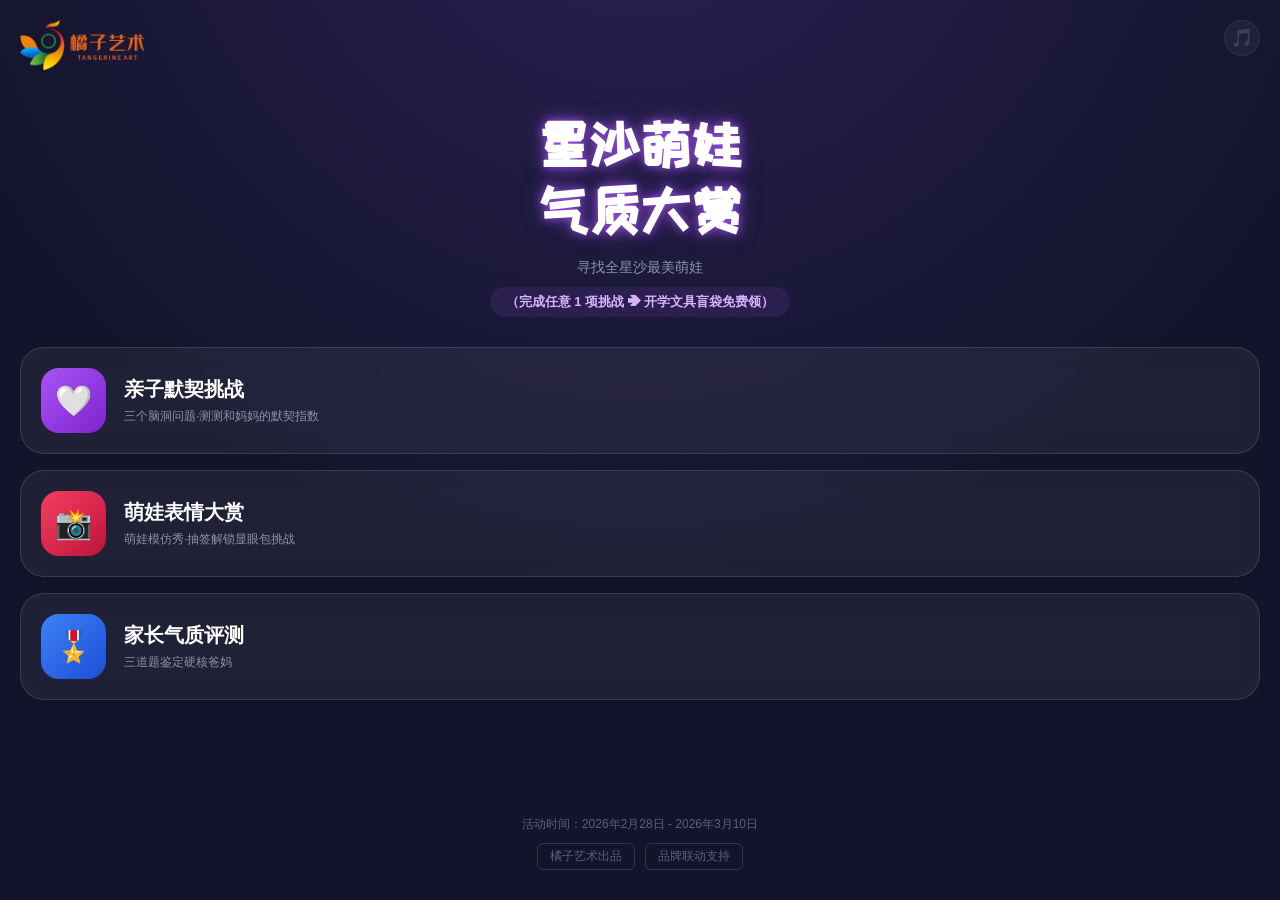
==== index.html @ 14abf981 "Add files via upload" ====
<!DOCTYPE html>
<html lang="zh-CN">
	<head>
		<meta charset="UTF-8">
		<meta name="viewport"
			content="width=device-width, initial-scale=1.0, maximum-scale=1.0, user-scalable=no, viewport-fit=cover">
		<meta name="apple-mobile-web-app-capable" content="yes">
		<meta name="apple-mobile-web-app-status-bar-style" content="black-translucent">
		<meta name="format-detection" content="telephone=no">
		<meta name="theme-color" content="#13142B">
		<title>星沙萌娃大赏</title>
		<style>
			/* ================= 核心暗黑主题 ================= */
			@import url('https://fonts.googleapis.com/css2?family=ZCOOL+KuaiLe&display=swap');

			:root {
				--bg-dark: #13142B;
				--bg-card: rgba(255, 255, 255, 0.06);
				--border-glass: rgba(255, 255, 255, 0.12);
				--neon-purple: #B258FF;
				--text-main: #FFFFFF;
				--text-sub: #8E93A8;
				--icon-purple: linear-gradient(135deg, #A855F7 0%, #7E22CE 100%);
				--icon-pink: linear-gradient(135deg, #F43F5E 0%, #BE123C 100%);
				--icon-blue: linear-gradient(135deg, #3B82F6 0%, #1D4ED8 100%);
			}

			* {
				box-sizing: border-box;
				margin: 0;
				padding: 0;
				font-family: sans-serif;
				-webkit-tap-highlight-color: transparent;
			}

			html,
			body {
				overscroll-behavior-y: none;
				background: var(--bg-dark);
				color: var(--text-main);
				overflow-x: hidden;
				background-image: radial-gradient(circle at 50% -20%, #2A2155 0%, var(--bg-dark) 60%);
				min-height: 100vh;
			}

			.page {
				display: none;
				padding: env(safe-area-inset-top) 20px env(safe-area-inset-bottom);
				flex-direction: column;
				align-items: center;
				width: 100%;
				min-height: 100vh;
			}

			.page.active {
				display: flex;
				animation: fadeIn 0.4s ease forwards;
			}

			@keyframes fadeIn {
				from {
					opacity: 0;
					transform: translateY(15px);
				}

				to {
					opacity: 1;
					transform: translateY(0);
				}
			}

			/* 音乐按钮 */
			.music-btn {
				position: fixed;
				top: max(20px, env(safe-area-inset-top));
				right: 20px;
				width: 36px;
				height: 36px;
				background: rgba(255, 255, 255, 0.1);
				border-radius: 50%;
				display: flex;
				justify-content: center;
				align-items: center;
				font-size: 18px;
				z-index: 99;
				animation: spin 3s linear infinite;
				cursor: pointer;
				border: 1px solid var(--border-glass);
			}

			.music-btn.paused {
				animation-play-state: paused;
				opacity: 0.5;
			}

			@keyframes spin {
				100% {
					transform: rotate(360deg);
				}
			}

			/* 全屏 Loading 遮罩 */
			#loading-overlay {
				display: none;
				position: fixed;
				top: 0;
				left: 0;
				width: 100vw;
				height: 100vh;
				background: rgba(19, 20, 43, 0.9);
				z-index: 9999;
				flex-direction: column;
				justify-content: center;
				align-items: center;
				backdrop-filter: blur(5px);
			}

			.spinner {
				width: 50px;
				height: 50px;
				border: 4px solid rgba(255, 255, 255, 0.1);
				border-top: 4px solid var(--neon-purple);
				border-radius: 50%;
				animation: spin 1s linear infinite;
				margin-bottom: 20px;
			}

			/* UI 元素 */
			.top-bar {
				display: flex;
				justify-content: space-between;
				align-items: center;
				padding: 20px 0;
				width: 100%;
			}

			.neon-title {
				font-size: 55px;
				font-weight: 900;
				text-align: center;
				margin-top: 2vh;
				margin-bottom: 15px;
				line-height: 1.2;
				text-shadow: 0 0 10px rgba(168, 85, 247, 0.8), 0 0 20px rgba(168, 85, 247, 0.5);
				font-family: 'ZCOOL KuaiLe', cursive;
			}

			.text-transparent {
				--tw-gradient-to: #f472b6 var(--tw-gradient-to-position);

				--tw-gradient-from: #c084fc var(--tw-gradient-from-position);
				--tw-gradient-to: rgb(192 132 252 / 0) var(--tw-gradient-to-position);
				--tw-gradient-stops: var(--tw-gradient-from), var(--tw-gradient-to);
			}

			@keyframes neon-title {
				0% {
					transform: translateY(0px);
				}

				50% {
					transform: translateY(-10px);
				}

				100% {
					transform: translateY(0px);
				}
			}

			.animate-float {
				animation: neon-title 3s ease-in-out infinite;
			}

			.highlight-text {
				font-size: 13px;
				color: #D8B4FE;
				font-weight: bold;
				background: rgba(178, 88, 255, 0.1);
				padding: 6px 16px;
				border-radius: 20px;
				display: inline-block;
				margin-bottom: 30px;
			}

			.menu-card {
				background: var(--bg-card);
				border: 1px solid var(--border-glass);
				border-radius: 24px;
				padding: 20px;
				width: 100%;
				display: flex;
				align-items: center;
				margin-bottom: 16px;
				backdrop-filter: blur(10px);
				cursor: pointer;
				transition: 0.2s;
			}

			.menu-card:active {
				transform: scale(0.96);
			}

			.menu-icon {
				width: 65px;
				height: 65px;
				border-radius: 18px;
				display: flex;
				justify-content: center;
				align-items: center;
				font-size: 30px;
				margin-right: 18px;
				color: #fff;
			}

			.menu-text {
				flex: 1;
			}

			.menu-text h3 {
				font-size: 20px;
				font-weight: bold;
				margin-bottom: 5px;
				color: #fff;
			}

			.menu-text p {
				font-size: 12px;
				color: var(--text-sub);
				line-height: 1.4;
			}

			@keyframes neon-title {
				0% {
					transform: translateY(0px);
				}

				50% {
					transform: translateY(-10px);
				}

				100% {
					transform: translateY(0px);
				}
			}

			.animate-float {
				animation: neon-title 3s ease-in-out infinite;
			}

			.menu-arrow {
				width: 24px;
				height: 24px;
				color: #5B607A;
				display: flex;
				justify-content: center;
				align-items: center;
			}

			.inner-card {
				background: var(--bg-card);
				border: 1px solid var(--border-glass);
				border-radius: 20px;
				padding: 25px 20px;
				width: 100%;
				margin-bottom: 20px;
			}

			.btn {
				background: var(--icon-purple);
				color: #fff;
				border: none;
				padding: 16px;
				border-radius: 30px;
				font-size: 18px;
				font-weight: bold;
				width: 100%;
				text-align: center;
				cursor: pointer;
				margin-top: 10px;
			}

			.btn:active {
				transform: scale(0.95);
			}

			.btn-outline {
				background: transparent;
				border: 1px solid var(--neon-purple);
				color: #D8B4FE;
			}

			input[type="text"],
			input[type="tel"],
			input[type="file"],
			select {
				width: 100%;
				padding: 16px;
				border: 1px solid var(--border-glass);
				border-radius: 12px;
				margin-bottom: 15px;
				background: rgba(0, 0, 0, 0.2);
				font-size: 16px;
				color: #fff;
				outline: none;
				-webkit-appearance: none;
				appearance: none;
			}

			input::placeholder {
				color: #5B607A;
			}

			.quiz-option {
				background: rgba(255, 255, 255, 0.05);
				border: 1px solid var(--border-glass);
				padding: 16px;
				border-radius: 12px;
				margin-bottom: 12px;
				font-size: 14px;
				text-align: center;
				cursor: pointer;
				color: #ccc;
				flex: 1 1 0;   
				    min-width: 0;  
					white-space: nowrap;
					    text-overflow: ellipsis;
					    overflow: hidden;
						padding: 12px 5px;
						    font-size: 14px;
				transition: 0.2s;
			}

			.quiz-option.selected {
				border-color: var(--neon-purple);
				background: rgba(178, 88, 255, 0.15);
				font-weight: bold;
				color: #fff;
			}

			.cute-avatar {
				width: 65px;
				height: 65px;
				border-radius: 50%;
				border: 2px solid #D8B4FE;
				margin: 0 auto 10px;
				display: block;
				background: #fff;
				object-fit: cover;

			}

			#posterPreview {
				width: 100%;
				max-width: 320px;
				border-radius: 16px;
				box-shadow: 0 10px 30px rgba(0, 0, 0, 0.5);
				display: block;
				margin: 0 auto;
				border: 1px solid var(--border-glass);
			}

			.back-btn {
				font-size: 14px;
				color: var(--text-sub);
				text-align: center;
				margin-top: 20px;
				margin-bottom: 20px;
				text-decoration: underline;
				cursor: pointer;
			}
		</style>
	</head>
	<body>

		<!-- 全屏 Loading 遮罩 -->
		<div id="loading-overlay">
			<div class="spinner"></div>
			<p style="color:#D8B4FE; font-weight:bold; font-size: 18px; letter-spacing: 2px;">AI海报生成中...</p>
			<p style="color:#8E93A8; font-size: 12px; margin-top: 10px;">处理高清相框，请稍候</p>
		</div>

		<audio id="bgm" src="xx.mp3" loop></audio>
		<div id="music-btn" class="music-btn paused" onclick="toggleMusic()">🎵</div>

		<!-- ================= 01 主菜单 ================= -->
		<div id="page-main" class="page active">
			<div class="top-bar">
				<div class="brand"><img src="logo.png" onerror="this.src='https://via.placeholder.com/150x50?text=Logo'"
						style="height: 50px; border-radius: 8px; margin-right: 10px; object-fit: cover;"></div>
			</div>
			<h1 class="neon-title animate-float">星沙萌娃<br>气质大赏</h1>
			<p style="font-size: 14px; color: var(--text-sub); margin-bottom: 10px; text-align: center;">寻找全星沙最美萌娃</p>
			<div style="text-align: center;"><span class="highlight-text">（完成任意 1 项挑战 ➔ 开学文具盲袋免费领）</span></div>

			<div class="menu-card" onclick="navTo('page-game1')">
				<div class="menu-icon" style="background: var(--icon-purple);">🤍</div>
				<div class="menu-text">
					<h3>亲子默契挑战</h3>
					<p>三个脑洞问题·测测和妈妈的默契指数</p>
				</div>
			</div>
			<div class="menu-card" onclick="navTo('page-game2')">
				<div class="menu-icon" style="background: var(--icon-pink);">📸</div>
				<div class="menu-text">
					<h3>萌娃表情大赏</h3>
					<p>萌娃模仿秀·抽签解锁显眼包挑战</p>
				</div>
			</div>
			<div class="menu-card" onclick="navTo('page-game3')">
				<div class="menu-icon" style="background: var(--icon-blue);">🎖️</div>
				<div class="menu-text">
					<h3>家长气质评测</h3>
					<p>三道题鉴定硬核爸妈</p>
				</div>
			</div>
			<div style="margin-top: auto; padding-top: 4vh; text-align: center; padding-bottom: 30px;">
				<div style="font-size: 12px; color: #5B607A; margin-bottom: 10px;">活动时间：2026年2月28日 - 2026年3月10日</div>
				<div style="display: flex; justify-content: center; gap: 10px;">
					<div
						style="border: 1px solid #32364B; color: #5B607A; padding: 4px 12px; border-radius: 6px; font-size: 12px;">
						橘子艺术出品</div>
					<div
						style="border: 1px solid #32364B; color: #5B607A; padding: 4px 12px; border-radius: 6px; font-size: 12px;">
						品牌联动支持</div>
				</div>
			</div>
		</div>

		<!-- ================= 02 玩法一 ================= -->
		<div id="page-game1" class="page">
			<h2 style="margin: 30px 0 10px; font-size: 24px; text-align:center;">亲子默契挑战</h2>
			<img src="https://api.dicebear.com/7.x/adventurer/svg?seed=Felix&backgroundColor=b6e3f4"
				class="cute-avatar">
			<p style="color:var(--text-sub); font-size: 13px; text-align:center; margin-bottom: 20px;">
				玩法：由妈妈提问记录下孩子的回答，拍照上传。</p>
			<div class="inner-card">
				<p style="color:var(--text-main); font-size: 14px; margin-bottom:10px;">Q1: 如果妈妈有魔法，第一件事想带你做什么?</p>
				<input type="text" id="g1a1" placeholder="比如：飞到云朵上">
				<p style="color:var(--text-main); margin: 20px 0 10px; font-size: 14px;">Q2: 如果让你给妈妈起一个超级英雄的名字，叫什么?</p>
				<div style="display:flex; flex-wrap:nowrap; gap:5px; margin-bottom:5px; ">
					<div class="quiz-option legs-option" onclick="selectLegs('家务侠', this)">家务侠
					</div>
					<div class="quiz-option legs-option" onclick="selectLegs('做饭超人', this)">
						做饭超人</div>
					<div class="quiz-option legs-option" onclick="selectLegs('抱抱侠', this)">抱抱侠
					</div>
					<div class="quiz-option legs-option" onclick="selectLegs('唠叨侠', this)">唠叨侠
					</div>
				</div>
				<input type="hidden" id="g1a2">
				<p style="color:var(--text-main); margin: 20px 0 10px; font-size: 14px;">Q3: 如果星星可以吃，你觉得是什么味道?</p>
				<input type="text" id="g1a3" placeholder="比如：草莓味跳跳糖">
				<p style="color:var(--text-main); margin: 20px 0 10px; font-size: 14px;">上传宝贝靓照 (点击调用相机)：</p>
				<input type="file" id="photo-input1" accept="image/*" capture="user">
			</div>
			<button class="btn" onclick="generatePoster('game1')">生成默契写真海报</button>
			<div class="back-btn" onclick="navTo('page-main')">返回主页重新选择</div>
		</div>

		<!-- ================= 03 玩法二 (带抽签动画) ================= -->
		<div id="page-game2" class="page">
			<h2 style="margin: 30px 0 10px; font-size: 24px; text-align:center;">萌娃表情大赏</h2>
			<img src="https://api.dicebear.com/7.x/adventurer/svg?seed=Luna&backgroundColor=ffd5dc" class="cute-avatar">
			<div class="inner-card" style="text-align: center;">
				<div style="font-size: 40px; margin-bottom: 5px;">🎁 抽签挑战</div>
				<button id="draw-btn" class="btn"
					style="padding:12px; font-size:16px; margin: 15px 0; background:var(--icon-pink);"
					onclick="drawChallenge()">🎲 点击抽取动物模仿秀</button>

				<div id="challengeDisplay"
					style="background:rgba(255,255,255,0.05); border-radius:16px; padding:20px; min-height:130px; display:flex; flex-direction:column; justify-content:center;">
					<p style="color:#ccc; margin:0;">👈 抽一个试试手气～</p>
				</div>

				<p style="color:var(--text-main); margin: 20px 0 10px; text-align: left; font-size: 14px;">抓拍宝贝挑战中的表情
					(点击调用自拍)：</p>
				<input type="file" id="photo-input2" accept="image/*" capture="user">
			</div>
			<button class="btn" style="background: var(--icon-pink);" onclick="generatePoster('game2')">生成表情包海报</button>
			<div class="back-btn" onclick="navTo('page-main')">返回主页重新选择</div>
		</div>

		<!-- ================= 04 玩法三 ================= -->
		<div id="page-game3" class="page">
			<h2 style="margin: 30px 0; font-size: 24px; text-align:center;">硬核家长评测</h2>
			<div
				style="width:100%; text-align:right; color:var(--neon-purple); font-size:14px; margin-bottom:10px; font-weight:bold;">
				<span id="quiz-progress">1/3</span>
			</div>
			<div class="inner-card">
				<h3 id="quiz-q" style="margin-bottom:25px; font-size:18px; line-height:1.5; color: #fff;">...</h3>
				<div id="quiz-options"></div>
			</div>
			<div class="back-btn" onclick="navTo('page-main')">放弃答题，返回主页</div>
		</div>

		<!-- ================= 05 海报展示页 ================= -->
		<div id="page-poster" class="page">
			<!-- 网页附言文字 (如果游戏一存在则显示) -->
			<p id="result-bottom-highlight"
				style="color:#D8B4FE; font-size:15px; margin-bottom:15px; text-align:center; font-weight:bold; display:none;">
			</p>

			<img id="posterPreview" src="">
			<p
				style="color:var(--neon-purple); font-size: 16px; margin-top: 20px; font-weight: bold; text-align: center; animation: pulse 1.5s infinite;">
				👆 长按上方完整海报保存并转发朋友圈</p>
			<style>
				@keyframes pulse {
					0% {
						transform: scale(1);
					}

					50% {
						transform: scale(1.05);
					}

					100% {
						transform: scale(1);
					}
				}
			</style>

			<!-- 网页底部 HTML 引流区块（已注销，仅保留占位） -->
			<!-- <div ... </div> -->

			<div style="width: 100%; margin-top: 20px;">
				<button class="btn" onclick="navTo('page-form')">我已分享朋友圈，去领奖 🎁</button>
				<div class="back-btn" onclick="navTo('page-main')">返回主页重玩一次</div>
			</div>
		</div>

		<!-- ================= 06 表单页 ================= -->
		<div id="page-form" class="page">
			<h2 style="margin: 30px 0 20px; font-size: 24px; text-align:center;">锦鲤礼包登记</h2>
			<p style="color:var(--text-sub); font-size:14px; margin-bottom:20px; text-align:center;">请完善信息，方便老师为您核销奖品
			</p>
			<div class="inner-card">
				<input type="text" id="form-name" placeholder="👤 宝贝姓名">
				<input type="tel" id="form-age" placeholder="🎂 宝贝年龄">
				<input type="tel" id="form-phone" placeholder="📱 家长手机号">
				<select id="form-subject" required>
					<option value="" disabled selected hidden>🎨 请选择感兴趣的科目</option>
					<option value="少儿美术">少儿美术</option>
					<option value="少儿口才">少儿口才</option>
					<option value="少儿舞蹈">少儿舞蹈</option>
					<option value="硬笔书法">硬笔书法</option>
					<option value="阅读写作">阅读写作</option>
					<option value="陪练猫AI英语">陪练猫AI英语</option>
				</select>
				<button class="btn" onclick="submitForm()">提交核销信息</button>
				<p style="color: #F87171; font-size: 12px; margin-top: 15px; text-align: center;">⚠️
					提交后请务必保留朋友圈记录，现场核销需出示截图哦！</p>
			</div>
			<div class="back-btn" onclick="navTo('page-main')">返回主页重新选择</div>
		</div>

		<!-- ================= 07 最终核销页 ================= -->
		<div id="page-finish" class="page">
			<div style="text-align: center; margin-top: 6vh;">
				<div style="font-size: 60px; margin-bottom: 20px;">🎉</div>
				<h2 style="font-size: 28px; margin-bottom: 10px;">登记成功</h2>
			</div>
			<div class="inner-card" style="text-align:center; margin-top: 20px;">
				<p style="font-size:16px; font-weight:bold; color:#fff; margin-bottom:20px;">最后一步：添加老师微信发截图</p>
				<div
					style="width:180px; height:180px; background:#fff; margin:0 auto; border-radius:16px; padding:10px;">
					<img src="qr.png" onerror="this.src='https://via.placeholder.com/160'"
						style="width:100%; height:100%; object-fit: contain;">
				</div>
				<p style="color:var(--neon-purple); font-size: 16px; font-weight:bold; margin-top: 20px;">长按识别添加老师</p>
				<p style="color:var(--text-sub); font-size:14px; margin-top:10px;">发送暗号 <span
						style="color:#fff;">【朋友圈截图】</span><br>即刻为您锁定大礼包！</p>
			</div>
			<div class="back-btn" onclick="navTo('page-main')">返回主页继续玩</div>
		</div>

		<!-- 画布高度为1600，确保所有元素完整显示 -->
		<canvas id="posterCanvas" width="800" height="1600" style="display:none;"></canvas>

		<script>
			const posterBackground = {
				"全能操心型老妈": "CX.png",
				"快乐放养型硬核爸妈": "KL.png",
				"佛系躺平型家长": "FX.png"
			};
			/* ================= 音乐与路由 ================= */
			const bgm = document.getElementById('bgm');
			// 把需要用到的远程图片提前放入浏览器缓存中
			const preloadImages = ['CX.png', 'KL.png', 'FX.png', 'frame.png', 'qr.png', 'logo.png'];
			const imageCache = {};

			window.onload = () => {
				preloadImages.forEach(src => {
					const img = new Image();
					img.crossOrigin = "Anonymous";
					img.src = src;
					// 存入全局缓存对象中，后续生成海报时直接从内存拿
					imageCache[src] = img;
				});
			};
			const musicBtn = document.getElementById('music-btn');
			let musicPlayed = false;

			function toggleMusic() {
				if (bgm.paused) {
					bgm.play();
					musicBtn.classList.remove('paused');
					musicPlayed = true;
				} else {
					bgm.pause();
					musicBtn.classList.add('paused');
				}
			}
			document.addEventListener('touchstart', function() {
				if (!musicPlayed) {
					bgm.play();
					musicBtn.classList.remove('paused');
					musicPlayed = true;
				}
			}, {
				once: true
			});

			function navTo(pageId) {
				document.querySelectorAll('.page').forEach(p => p.classList.remove('active'));
				document.getElementById(pageId).classList.add('active');
				window.scrollTo(0, 0);
				if (pageId === 'page-game3') startQuiz();
			}

			function selectLegs(val, el) {
				document.getElementById('g1a2').value = val;
				document.querySelectorAll('.legs-option').forEach(opt => opt.classList.remove('selected'));
				el.classList.add('selected');
			}

			/* ================= 抽签动画 (老虎机跑马灯) ================= */
			const challenges = [{
					title: "大猩猩捶胸",
					desc: "一边捶胸一边发出'呜呜'声，越凶越好笑!",
					icon: "🦍"
				},
				{
					title: "小天鹅飞飞",
					desc: "踮起脚尖，双手做翅膀，优雅中带点搞笑",
					icon: "🦢"
				},
				{
					title: "企鹅摇摇晃晃",
					desc: "两手贴紧身体，左右摇摆走，最好撞到妈妈怀里",
					icon: "🐧"
				},
				{
					title: "小螃蟹横着走",
					desc: "横着走，两只手做钳子",
					icon: "🦀"
				},
				{
					title: "表情包五连拍",
					desc: "10 秒内快速转换：开心-生气-惊讶-委屈-发呆",
					icon: "🤪"
				}
			];
			let currentChallenge = null;
			let isDrawing = false;

			function drawChallenge() {
				if (isDrawing) return;
				isDrawing = true;
				const displayDiv = document.getElementById('challengeDisplay');
				const btn = document.getElementById('draw-btn');
				btn.innerText = "🔮 正在抽取中...";

				let counter = 0;
				let timer = setInterval(() => {
					let randomItem = challenges[Math.floor(Math.random() * challenges.length)];
					displayDiv.innerHTML =
						`<div style="font-size:50px;">${randomItem.icon}</div><p style="color:#fff; font-size:20px; font-weight:bold;">${randomItem.title}</p>`;
					counter++;
					if (counter > 15) { // 快速闪动 1.5 秒后停止
						clearInterval(timer);
						currentChallenge = challenges[Math.floor(Math.random() * challenges.length)];
						displayDiv.innerHTML = `
          <div style="font-size:50px; margin-bottom:10px; animation: pulse 0.5s;">${currentChallenge.icon}</div>
          <p style="color: var(--neon-purple); font-size: 22px; font-weight:bold; margin-bottom:5px;">${currentChallenge.title}</p>
          <p style="color: #fff; font-size: 14px; line-height:1.5;">${currentChallenge.desc}</p>
        `;
						btn.innerText = "🎲 重新抽取";
						isDrawing = false;
					}
				}, 100);
			}

			/* ================= 图片加载辅助 ================= */
			function loadImage(src) {
				return new Promise((resolve) => {
					const img = new Image();
					img.crossOrigin = "Anonymous";
					img.onload = () => resolve(img);
					img.onerror = () => resolve(null);
					img.src = src;
				});
			}

			function wrapText(ctx, text, x, y, maxWidth, lineHeight) {
				let words = text.split(''),
					line = '',
					lines = [];
				for (let n = 0; n < words.length; n++) {
					let testLine = line + words[n];
					if (ctx.measureText(testLine).width > maxWidth && n > 0) {
						lines.push(line);
						line = words[n];
					} else {
						line = testLine;
					}
				}
				lines.push(line);
				let startY = y - ((lines.length - 1) * lineHeight) / 2;
				for (let i = 0; i < lines.length; i++) {
					ctx.fillText(lines[i], x, startY + (i * lineHeight));
				}
			}

			/* ================= 核心：生成海报引擎（所有玩法均带二维码） ================= */
			async function generatePoster(gameType) {
				let fileInput, quoteText = "",
					bottomHighlight = "";

				if (gameType === 'game1') {
					fileInput = document.getElementById('photo-input1').files[0];
					const q1 = document.getElementById('g1a1').value.trim() || "没想好";
					const q2 = document.getElementById('g1a2').value;
					const q3 = document.getElementById('g1a3').value.trim() || "秘密";
					if (!q2) {
						alert("如果让你给妈妈起一个超级英雄的名字，叫什么?");
						return;
					}
					const answers = [`魔仙堡妈妈的打卡日常—${q1}`, `我的妈妈是宇宙最酷妈妈，因为她是${q2}`, `星星呀星星，原来你是${q3}味的`];
					quoteText = answers[Math.floor(Math.random() * answers.length)];
				} else if (gameType === 'game2') {
					fileInput = document.getElementById('photo-input2').files[0];
					if (!currentChallenge) {
						alert("请先点击抽签！");
						return;
					}
					quoteText = `恭喜宝贝挑战“${currentChallenge.title}”演技炸裂，笑翻全场。`;
				} else if (gameType === 'game3') {
					// 玩法三已单独处理，此处不会执行
					return;
				}

				if (!fileInput) {
					alert("请先上传一张照片哦！");
					return;
				}

				// 【1. 开启 Loading 动画】
				document.getElementById('loading-overlay').style.display = "flex";

				// 网页提示文字设置
				const hlElem = document.getElementById('result-bottom-highlight');
				if (bottomHighlight) {
					hlElem.innerText = bottomHighlight;
					hlElem.style.display = "block";
				} else {
					hlElem.style.display = "none";
				}

				const userPhotoBase64 = await new Promise(resolve => {
					const reader = new FileReader();
					reader.onload = e => resolve(e.target.result);
					reader.readAsDataURL(fileInput);
				});

				// 并行加载用户照片、相框、二维码
				const [userImg, frameImg, qrImg] = await Promise.all([
					loadImage(userPhotoBase64),
					loadImage('frame.png'),  // 从缓存或网络
					loadImage('qr.png')      // 二维码
				]);

				const canvas = document.getElementById('posterCanvas');
				const ctx = canvas.getContext('2d');

				// 第一层：背景 (使用800x1600)
				const grad = ctx.createLinearGradient(0, 0, 0, 1600);
				grad.addColorStop(0, '#1A1C35');
				grad.addColorStop(1, '#0C0E1F');
				ctx.fillStyle = grad;
				ctx.fillRect(0, 0, 800, 1600);

				// 第二层：画用户照片
				const px = 145,
					py = 430,
					pw = 510,
					ph = 510;
				ctx.fillStyle = '#fff';
				ctx.beginPath();
				ctx.roundRect(50, 340, 700, 700, 20);
				ctx.fill(); // 白底
				ctx.save();
				ctx.beginPath();
				ctx.roundRect(px, py, pw, ph, 8);
				ctx.clip();
				let scale = Math.max(pw / userImg.width, ph / userImg.height);
				let sw = pw / scale,
					sh = ph / scale;
				let sx = (userImg.width - sw) / 2,
					sy = (userImg.height - sh) / 2;
				ctx.drawImage(userImg, sx, sy, sw, sh, px, py, pw, ph);
				ctx.restore();

				// 第三层：相框
				if (frameImg) {
					ctx.drawImage(frameImg, 50, 340, 700, 700);
				} else {
					ctx.strokeStyle = '#fff';
					ctx.lineWidth = 10;
					ctx.strokeRect(px, py, pw, ph);
				}

				// 第四层：quoteText 背景（装饰框）
				ctx.fillStyle = "rgba(255,255,255,0.08)";
				ctx.beginPath();
				ctx.roundRect(50, 1060, 700, 160, 20);
				ctx.fill();

				// 第五层：画所有的文字内容
				ctx.textAlign = "center";
				// 头部文字
				ctx.fillStyle = "#fff";
				ctx.font = "bold 85px sans-serif";
				ctx.shadowColor = "rgba(178, 88, 255, 0.8)";
				ctx.shadowBlur = 20;
				ctx.fillText("星沙萌娃", 400, 120);
				ctx.fillText("气质大赏", 400, 220);
				ctx.shadowBlur = 0;
				ctx.fillStyle = "#8E93A8";
				ctx.font = "bold 32px sans-serif";
				ctx.fillText("寻找全星沙最美萌娃", 400, 290);
				// 呆萌文案
				ctx.fillStyle = gameType === 'game1' ? "#E9D5FF" : "#FDA4AF";
				ctx.font = "bold 42px 'Comic Sans MS', 'STHupo', 'Kaiti', sans-serif";
				ctx.shadowColor = "rgba(0,0,0,0.5)";
				ctx.shadowBlur = 4;
				wrapText(ctx, quoteText, 400, 1145, 650, 55);
				ctx.shadowBlur = 0;
				// 底部认证（一行）
				ctx.fillStyle = "#8E93A8";
				ctx.font = "bold 28px sans-serif";
				ctx.fillText("—— 橘子艺术官方认证 ——", 400, 1270);

				// ✅ 底部引流二维码和文案（与玩法三一致）
				ctx.fillStyle = "rgba(255,255,255,0.05)";
				ctx.beginPath();
				ctx.roundRect(40, 1330, 720, 240, 24);
				ctx.fill();
				ctx.strokeStyle = "rgba(255,255,255,0.15)";
				ctx.lineWidth = 2;
				ctx.setLineDash([10, 10]);
				ctx.stroke();
				ctx.setLineDash([]);

				// 二维码白底 + 二维码图片
				if (qrImg) {
					ctx.fillStyle = "#fff";
					ctx.beginPath();
					ctx.roundRect(330, 1415, 140, 140, 16);
					ctx.fill();
					ctx.drawImage(qrImg, 340, 1425, 120, 120);
				} else {
					// 二维码图片加载失败时的占位提示
					ctx.fillStyle = "#ccc";
					ctx.beginPath();
					ctx.roundRect(330, 1415, 140, 140, 16);
					ctx.fill();
					ctx.fillStyle = "#000";
					ctx.font = "bold 22px sans-serif";
					ctx.fillText("扫码", 400, 1500);
				}

				// 文案
				ctx.fillStyle = "#fff";
				ctx.font = "bold 28px sans-serif";
				ctx.fillText("我也要参与游戏，领开学文具礼包 🎁", 400, 1390);
				ctx.font = "22px sans-serif";
				ctx.fillText("截屏发朋友圈，长按可识别上方二维码", 400, 1590);

				// 【3. 关闭 Loading 动画并展示】
				document.getElementById('posterPreview').src = canvas.toDataURL('image/jpeg', 0.9);
				document.getElementById('loading-overlay').style.display = "none";
				navTo('page-poster');
			}

			/* ================= 玩法三：家长评测 (带二维码，独立函数) ================= */
			const quizData = [{
					q: "周末带孩子出去玩，你通常会？",
					options: [{
						t: "做详细攻略，按计划走",
						s: "A"
					}, {
						t: "随叫随走，主打一个随性",
						s: "B"
					}, {
						t: "给娃报兴趣班，我在旁喝咖啡",
						s: "C"
					}]
				},
				{
					q: "孩子弄脏了刚买的新衣服，反应？",
					options: [{
						t: "崩溃！马上脱下来洗",
						s: "A"
					}, {
						t: "赶紧拍照发朋友圈",
						s: "B"
					}, {
						t: "脏就脏吧，玩得开心最重要",
						s: "C"
					}]
				},
				{
					q: "给孩子辅导作业时，你的状态是？",
					options: [{
						t: "母慈子孝，耐心讲解",
						s: "A"
					}, {
						t: "鸡飞狗跳，随时爆发",
						s: "B"
					}, {
						t: "直接交给专业辅导班",
						s: "C"
					}]
				}
			];
			let currentQuiz = 0;
			let scores = {
				A: 0,
				B: 0,
				C: 0
			};

			function startQuiz() {
				currentQuiz = 0;
				scores = {
					A: 0,
					B: 0,
					C: 0
				};
				renderQuiz();
			}

			function renderQuiz() {
				document.getElementById('quiz-progress').innerText = `${currentQuiz + 1} / 3`;
				document.getElementById('quiz-q').innerText = quizData[currentQuiz].q;
				let optsHtml = "";
				quizData[currentQuiz].options.forEach((opt) => {
					optsHtml += `<div class="quiz-option" onclick="selectOption('${opt.s}')">${opt.t}</div>`;
				});
				document.getElementById('quiz-options').innerHTML = optsHtml;
			}

			function selectOption(scoreType) {
				scores[scoreType]++;
				setTimeout(() => {
					if (currentQuiz < 2) {
						currentQuiz++;
						renderQuiz();
					} else {
						generateQuizResult();
					}
				}, 200);
			}

			async function generateQuizResult() {
				// 1️⃣ 计算结果类型
				let max = 'A';
				if (scores.B > scores[max]) max = 'B';
				if (scores.C > scores[max]) max = 'C';
				let res = max === 'A' ? "全能操心型老妈" : max === 'B' ? "快乐放养型硬核爸妈" : "佛系躺平型家长";

				// 2️⃣ 显示 Loading 遮罩
				document.getElementById('loading-overlay').style.display = "flex";

				// 3️⃣ 获取对应的背景图
				const bgSrc = posterBackground[res];
				// 4️⃣ 获取 Canvas 上下文
				const canvas = document.getElementById('posterCanvas');
				const ctx = canvas.getContext('2d');

				// 5️⃣ 并行加载背景图和二维码
				const [bgImg, qrImg] = await Promise.all([
					loadImage(bgSrc),
					loadImage('qr.png')
				]);

				// 6️⃣ 绘制海报背景
				ctx.fillStyle = '#1A1C35';
				ctx.fillRect(0, 0, 800, 1600);

				// 绘制背景图（如果加载成功）
				if (bgImg) {
					ctx.drawImage(bgImg, 50, 340, 700, 700);
				} else {
					ctx.fillStyle = "rgba(255,255,255,0.05)";
					ctx.beginPath();
					ctx.roundRect(50, 340, 700, 700, 30);
					ctx.fill();
				}

				// 7️⃣ 绘制头部文字
				ctx.textAlign = "center";
				ctx.fillStyle = "#fff";
				ctx.font = "bold 85px sans-serif";
				ctx.shadowColor = "rgba(178, 88, 255, 0.8)";
				ctx.shadowBlur = 20;
				ctx.fillText("星沙萌娃", 400, 120);
				ctx.fillText("气质大赏", 400, 220);
				ctx.shadowBlur = 0;

				ctx.fillStyle = "#8E93A8";
				ctx.font = "bold 32px sans-serif";
				ctx.fillText("——硬核家长鉴定报告——", 400, 290);

				// 家长类型注释
				const annotations = {
					"佛系躺平型家长": "你该放手时放手，该出手时出手，人间清醒！",
					"快乐放养型硬核爸妈": "你要相信孩子自有节奏，偶尔推一把就好",
					"全能操心型老妈": "你比孩子还着急，但别忘了等等他的脚步"
				};
				ctx.fillStyle = "#f76402";
				ctx.font = "bold 36px sans-serif";
				ctx.fillText(annotations[res] || "", 400, 1150);

				// 底部认证文字
				ctx.fillStyle = "#8E93A8";
				ctx.font = "bold 28px sans-serif";
				ctx.fillText("—— 橘子艺术官方认证 ——", 400, 1250);

				// ✅ 底部引流二维码和文案
				ctx.fillStyle = "rgba(255,255,255,0.05)";
				ctx.beginPath();
				ctx.roundRect(40, 1330, 720, 240, 24);
				ctx.fill();
				ctx.strokeStyle = "rgba(255,255,255,0.15)";
				ctx.lineWidth = 2;
				ctx.setLineDash([10, 10]);
				ctx.stroke();
				ctx.setLineDash([]);

				if (qrImg) {
					ctx.fillStyle = "#fff";
					ctx.beginPath();
					ctx.roundRect(330, 1415, 140, 140, 16);
					ctx.fill();
					ctx.drawImage(qrImg, 340, 1425, 120, 120);
				} else {
					ctx.fillStyle = "#ccc";
					ctx.beginPath();
					ctx.roundRect(330, 1415, 140, 140, 16);
					ctx.fill();
					ctx.fillStyle = "#000";
					ctx.font = "bold 22px sans-serif";
					ctx.fillText("扫码", 400, 1500);
				}

				ctx.fillStyle = "#fff";
				ctx.font = "bold 28px sans-serif";
				ctx.fillText("我也要参与游戏，领开学文具礼包 🎁", 400, 1390);
				ctx.font = "22px sans-serif";
				ctx.fillText("截屏发朋友圈，长按可识别上方二维码", 400, 1590);

				// 8️⃣ 更新海报预览
				document.getElementById('posterPreview').src = canvas.toDataURL('image/jpeg', 0.9);

				// 9️⃣ 隐藏 Loading 遮罩并跳转到海报页
				document.getElementById('loading-overlay').style.display = "none";
				navTo('page-poster');
			}

			function submitForm() {
				const name = document.getElementById('form-name').value.trim();
				const phone = document.getElementById('form-phone').value.trim();
				if (!name || phone.length < 11) {
					alert("请填写完整信息~");
					return;
				}
				navTo('page-finish');
			}

			if (!CanvasRenderingContext2D.prototype.roundRect) {
				CanvasRenderingContext2D.prototype.roundRect = function(x, y, w, h, r) {
					if (w < 2 * r) r = w / 2;
					if (h < 2 * r) r = h / 2;
					this.moveTo(x + r, y);
					this.lineTo(x + w - r, y);
					this.quadraticCurveTo(x + w, y, x + w, y + r);
					this.lineTo(x + w, y + h - r);
					this.quadraticCurveTo(x + w, y + h, x + w - r, y + h);
					this.lineTo(x + r, y + h);
					this.quadraticCurveTo(x, y + h, x, y + h - r);
					this.lineTo(x, y + r);
					this.quadraticCurveTo(x, y, x + r, y);
					this.closePath();
					return this;
				};
			}
		</script>
	</body>
</html>
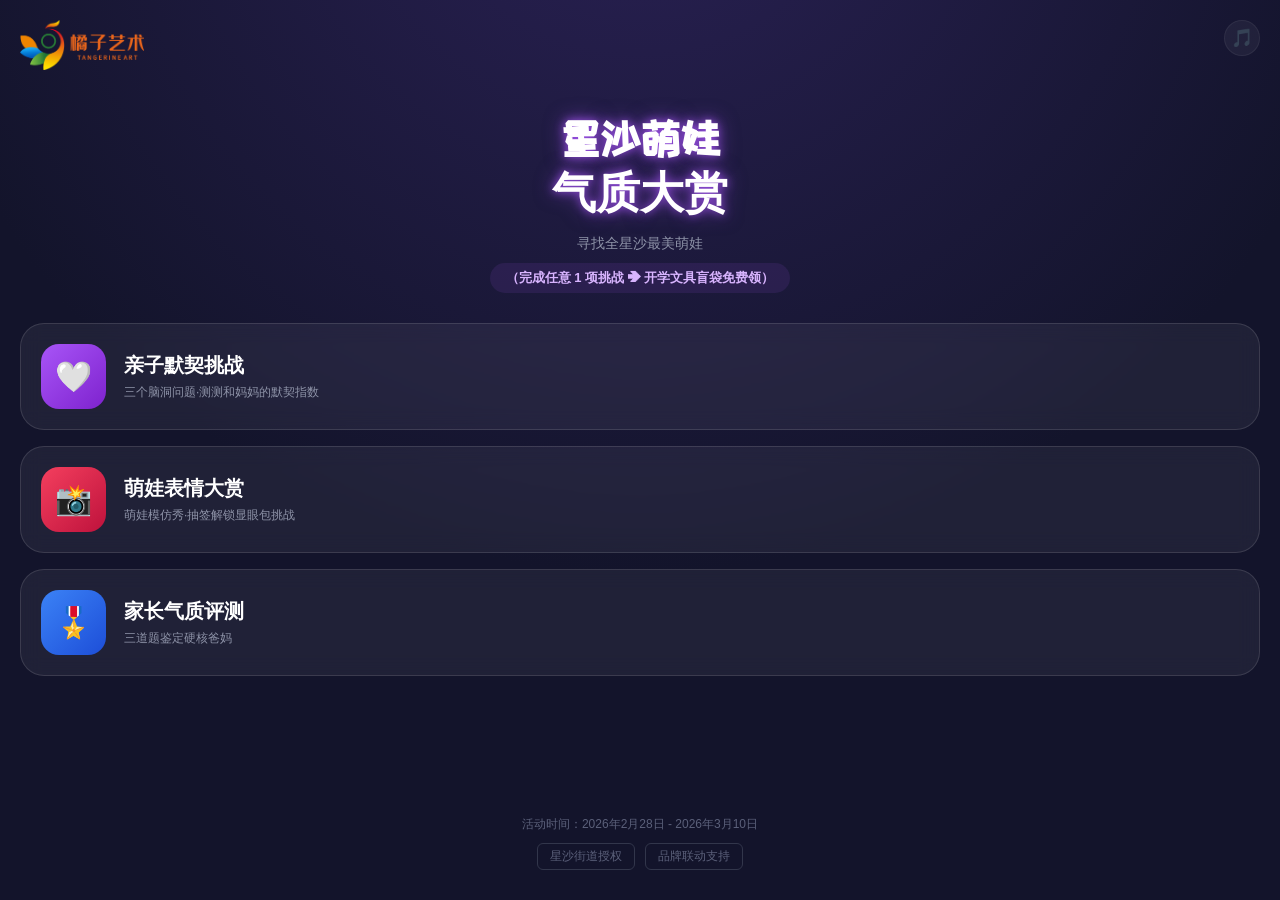
==== commit 1586ed1d: "Add files via upload" ====
--- a/index.html
+++ b/index.html
@@ -1,1112 +1,1114 @@
-<!DOCTYPE html>
-<html lang="zh-CN">
-	<head>
-		<meta charset="UTF-8">
-		<meta name="viewport"
-			content="width=device-width, initial-scale=1.0, maximum-scale=1.0, user-scalable=no, viewport-fit=cover">
-		<meta name="apple-mobile-web-app-capable" content="yes">
-		<meta name="apple-mobile-web-app-status-bar-style" content="black-translucent">
-		<meta name="format-detection" content="telephone=no">
-		<meta name="theme-color" content="#13142B">
-		<title>星沙萌娃大赏</title>
-		<style>
-			/* ================= 核心暗黑主题 ================= */
-			@import url('https://fonts.googleapis.com/css2?family=ZCOOL+KuaiLe&display=swap');
-
-			:root {
-				--bg-dark: #13142B;
-				--bg-card: rgba(255, 255, 255, 0.06);
-				--border-glass: rgba(255, 255, 255, 0.12);
-				--neon-purple: #B258FF;
-				--text-main: #FFFFFF;
-				--text-sub: #8E93A8;
-				--icon-purple: linear-gradient(135deg, #A855F7 0%, #7E22CE 100%);
-				--icon-pink: linear-gradient(135deg, #F43F5E 0%, #BE123C 100%);
-				--icon-blue: linear-gradient(135deg, #3B82F6 0%, #1D4ED8 100%);
-			}
-
-			* {
-				box-sizing: border-box;
-				margin: 0;
-				padding: 0;
-				font-family: sans-serif;
-				-webkit-tap-highlight-color: transparent;
-			}
-
-			html,
-			body {
-				overscroll-behavior-y: none;
-				background: var(--bg-dark);
-				color: var(--text-main);
-				overflow-x: hidden;
-				background-image: radial-gradient(circle at 50% -20%, #2A2155 0%, var(--bg-dark) 60%);
-				min-height: 100vh;
-			}
-
-			.page {
-				display: none;
-				padding: env(safe-area-inset-top) 20px env(safe-area-inset-bottom);
-				flex-direction: column;
-				align-items: center;
-				width: 100%;
-				min-height: 100vh;
-			}
-
-			.page.active {
-				display: flex;
-				animation: fadeIn 0.4s ease forwards;
-			}
-
-			@keyframes fadeIn {
-				from {
-					opacity: 0;
-					transform: translateY(15px);
-				}
-
-				to {
-					opacity: 1;
-					transform: translateY(0);
-				}
-			}
-
-			/* 音乐按钮 */
-			.music-btn {
-				position: fixed;
-				top: max(20px, env(safe-area-inset-top));
-				right: 20px;
-				width: 36px;
-				height: 36px;
-				background: rgba(255, 255, 255, 0.1);
-				border-radius: 50%;
-				display: flex;
-				justify-content: center;
-				align-items: center;
-				font-size: 18px;
-				z-index: 99;
-				animation: spin 3s linear infinite;
-				cursor: pointer;
-				border: 1px solid var(--border-glass);
-			}
-
-			.music-btn.paused {
-				animation-play-state: paused;
-				opacity: 0.5;
-			}
-
-			@keyframes spin {
-				100% {
-					transform: rotate(360deg);
-				}
-			}
-
-			/* 全屏 Loading 遮罩 */
-			#loading-overlay {
-				display: none;
-				position: fixed;
-				top: 0;
-				left: 0;
-				width: 100vw;
-				height: 100vh;
-				background: rgba(19, 20, 43, 0.9);
-				z-index: 9999;
-				flex-direction: column;
-				justify-content: center;
-				align-items: center;
-				backdrop-filter: blur(5px);
-			}
-
-			.spinner {
-				width: 50px;
-				height: 50px;
-				border: 4px solid rgba(255, 255, 255, 0.1);
-				border-top: 4px solid var(--neon-purple);
-				border-radius: 50%;
-				animation: spin 1s linear infinite;
-				margin-bottom: 20px;
-			}
-
-			/* UI 元素 */
-			.top-bar {
-				display: flex;
-				justify-content: space-between;
-				align-items: center;
-				padding: 20px 0;
-				width: 100%;
-			}
-
-			.neon-title {
-				font-size: 55px;
-				font-weight: 900;
-				text-align: center;
-				margin-top: 2vh;
-				margin-bottom: 15px;
-				line-height: 1.2;
-				text-shadow: 0 0 10px rgba(168, 85, 247, 0.8), 0 0 20px rgba(168, 85, 247, 0.5);
-				font-family: 'ZCOOL KuaiLe', cursive;
-			}
-
-			.text-transparent {
-				--tw-gradient-to: #f472b6 var(--tw-gradient-to-position);
-
-				--tw-gradient-from: #c084fc var(--tw-gradient-from-position);
-				--tw-gradient-to: rgb(192 132 252 / 0) var(--tw-gradient-to-position);
-				--tw-gradient-stops: var(--tw-gradient-from), var(--tw-gradient-to);
-			}
-
-			@keyframes neon-title {
-				0% {
-					transform: translateY(0px);
-				}
-
-				50% {
-					transform: translateY(-10px);
-				}
-
-				100% {
-					transform: translateY(0px);
-				}
-			}
-
-			.animate-float {
-				animation: neon-title 3s ease-in-out infinite;
-			}
-
-			.highlight-text {
-				font-size: 13px;
-				color: #D8B4FE;
-				font-weight: bold;
-				background: rgba(178, 88, 255, 0.1);
-				padding: 6px 16px;
-				border-radius: 20px;
-				display: inline-block;
-				margin-bottom: 30px;
-			}
-
-			.menu-card {
-				background: var(--bg-card);
-				border: 1px solid var(--border-glass);
-				border-radius: 24px;
-				padding: 20px;
-				width: 100%;
-				display: flex;
-				align-items: center;
-				margin-bottom: 16px;
-				backdrop-filter: blur(10px);
-				cursor: pointer;
-				transition: 0.2s;
-			}
-
-			.menu-card:active {
-				transform: scale(0.96);
-			}
-
-			.menu-icon {
-				width: 65px;
-				height: 65px;
-				border-radius: 18px;
-				display: flex;
-				justify-content: center;
-				align-items: center;
-				font-size: 30px;
-				margin-right: 18px;
-				color: #fff;
-			}
-
-			.menu-text {
-				flex: 1;
-			}
-
-			.menu-text h3 {
-				font-size: 20px;
-				font-weight: bold;
-				margin-bottom: 5px;
-				color: #fff;
-			}
-
-			.menu-text p {
-				font-size: 12px;
-				color: var(--text-sub);
-				line-height: 1.4;
-			}
-
-			@keyframes neon-title {
-				0% {
-					transform: translateY(0px);
-				}
-
-				50% {
-					transform: translateY(-10px);
-				}
-
-				100% {
-					transform: translateY(0px);
-				}
-			}
-
-			.animate-float {
-				animation: neon-title 3s ease-in-out infinite;
-			}
-
-			.menu-arrow {
-				width: 24px;
-				height: 24px;
-				color: #5B607A;
-				display: flex;
-				justify-content: center;
-				align-items: center;
-			}
-
-			.inner-card {
-				background: var(--bg-card);
-				border: 1px solid var(--border-glass);
-				border-radius: 20px;
-				padding: 25px 20px;
-				width: 100%;
-				margin-bottom: 20px;
-			}
-
-			.btn {
-				background: var(--icon-purple);
-				color: #fff;
-				border: none;
-				padding: 16px;
-				border-radius: 30px;
-				font-size: 18px;
-				font-weight: bold;
-				width: 100%;
-				text-align: center;
-				cursor: pointer;
-				margin-top: 10px;
-			}
-
-			.btn:active {
-				transform: scale(0.95);
-			}
-
-			.btn-outline {
-				background: transparent;
-				border: 1px solid var(--neon-purple);
-				color: #D8B4FE;
-			}
-
-			input[type="text"],
-			input[type="tel"],
-			input[type="file"],
-			select {
-				width: 100%;
-				padding: 16px;
-				border: 1px solid var(--border-glass);
-				border-radius: 12px;
-				margin-bottom: 15px;
-				background: rgba(0, 0, 0, 0.2);
-				font-size: 16px;
-				color: #fff;
-				outline: none;
-				-webkit-appearance: none;
-				appearance: none;
-			}
-
-			input::placeholder {
-				color: #5B607A;
-			}
-
-			.quiz-option {
-				background: rgba(255, 255, 255, 0.05);
-				border: 1px solid var(--border-glass);
-				padding: 16px;
-				border-radius: 12px;
-				margin-bottom: 12px;
-				font-size: 14px;
-				text-align: center;
-				cursor: pointer;
-				color: #ccc;
-				flex: 1 1 0;   
-				    min-width: 0;  
-					white-space: nowrap;
-					    text-overflow: ellipsis;
-					    overflow: hidden;
-						padding: 12px 5px;
-						    font-size: 14px;
-				transition: 0.2s;
-			}
-
-			.quiz-option.selected {
-				border-color: var(--neon-purple);
-				background: rgba(178, 88, 255, 0.15);
-				font-weight: bold;
-				color: #fff;
-			}
-
-			.cute-avatar {
-				width: 65px;
-				height: 65px;
-				border-radius: 50%;
-				border: 2px solid #D8B4FE;
-				margin: 0 auto 10px;
-				display: block;
-				background: #fff;
-				object-fit: cover;
-
-			}
-
-			#posterPreview {
-				width: 100%;
-				max-width: 320px;
-				border-radius: 16px;
-				box-shadow: 0 10px 30px rgba(0, 0, 0, 0.5);
-				display: block;
-				margin: 0 auto;
-				border: 1px solid var(--border-glass);
-			}
-
-			.back-btn {
-				font-size: 14px;
-				color: var(--text-sub);
-				text-align: center;
-				margin-top: 20px;
-				margin-bottom: 20px;
-				text-decoration: underline;
-				cursor: pointer;
-			}
-		</style>
-	</head>
-	<body>
-
-		<!-- 全屏 Loading 遮罩 -->
-		<div id="loading-overlay">
-			<div class="spinner"></div>
-			<p style="color:#D8B4FE; font-weight:bold; font-size: 18px; letter-spacing: 2px;">AI海报生成中...</p>
-			<p style="color:#8E93A8; font-size: 12px; margin-top: 10px;">处理高清相框，请稍候</p>
-		</div>
-
-		<audio id="bgm" src="xx.mp3" loop></audio>
-		<div id="music-btn" class="music-btn paused" onclick="toggleMusic()">🎵</div>
-
-		<!-- ================= 01 主菜单 ================= -->
-		<div id="page-main" class="page active">
-			<div class="top-bar">
-				<div class="brand"><img src="logo.png" onerror="this.src='https://via.placeholder.com/150x50?text=Logo'"
-						style="height: 50px; border-radius: 8px; margin-right: 10px; object-fit: cover;"></div>
-			</div>
-			<h1 class="neon-title animate-float">星沙萌娃<br>气质大赏</h1>
-			<p style="font-size: 14px; color: var(--text-sub); margin-bottom: 10px; text-align: center;">寻找全星沙最美萌娃</p>
-			<div style="text-align: center;"><span class="highlight-text">（完成任意 1 项挑战 ➔ 开学文具盲袋免费领）</span></div>
-
-			<div class="menu-card" onclick="navTo('page-game1')">
-				<div class="menu-icon" style="background: var(--icon-purple);">🤍</div>
-				<div class="menu-text">
-					<h3>亲子默契挑战</h3>
-					<p>三个脑洞问题·测测和妈妈的默契指数</p>
-				</div>
-			</div>
-			<div class="menu-card" onclick="navTo('page-game2')">
-				<div class="menu-icon" style="background: var(--icon-pink);">📸</div>
-				<div class="menu-text">
-					<h3>萌娃表情大赏</h3>
-					<p>萌娃模仿秀·抽签解锁显眼包挑战</p>
-				</div>
-			</div>
-			<div class="menu-card" onclick="navTo('page-game3')">
-				<div class="menu-icon" style="background: var(--icon-blue);">🎖️</div>
-				<div class="menu-text">
-					<h3>家长气质评测</h3>
-					<p>三道题鉴定硬核爸妈</p>
-				</div>
-			</div>
-			<div style="margin-top: auto; padding-top: 4vh; text-align: center; padding-bottom: 30px;">
-				<div style="font-size: 12px; color: #5B607A; margin-bottom: 10px;">活动时间：2026年2月28日 - 2026年3月10日</div>
-				<div style="display: flex; justify-content: center; gap: 10px;">
-					<div
-						style="border: 1px solid #32364B; color: #5B607A; padding: 4px 12px; border-radius: 6px; font-size: 12px;">
-						橘子艺术出品</div>
-					<div
-						style="border: 1px solid #32364B; color: #5B607A; padding: 4px 12px; border-radius: 6px; font-size: 12px;">
-						品牌联动支持</div>
-				</div>
-			</div>
-		</div>
-
-		<!-- ================= 02 玩法一 ================= -->
-		<div id="page-game1" class="page">
-			<h2 style="margin: 30px 0 10px; font-size: 24px; text-align:center;">亲子默契挑战</h2>
-			<img src="https://api.dicebear.com/7.x/adventurer/svg?seed=Felix&backgroundColor=b6e3f4"
-				class="cute-avatar">
-			<p style="color:var(--text-sub); font-size: 13px; text-align:center; margin-bottom: 20px;">
-				玩法：由妈妈提问记录下孩子的回答，拍照上传。</p>
-			<div class="inner-card">
-				<p style="color:var(--text-main); font-size: 14px; margin-bottom:10px;">Q1: 如果妈妈有魔法，第一件事想带你做什么?</p>
-				<input type="text" id="g1a1" placeholder="比如：飞到云朵上">
-				<p style="color:var(--text-main); margin: 20px 0 10px; font-size: 14px;">Q2: 如果让你给妈妈起一个超级英雄的名字，叫什么?</p>
-				<div style="display:flex; flex-wrap:nowrap; gap:5px; margin-bottom:5px; ">
-					<div class="quiz-option legs-option" onclick="selectLegs('家务侠', this)">家务侠
-					</div>
-					<div class="quiz-option legs-option" onclick="selectLegs('做饭超人', this)">
-						做饭超人</div>
-					<div class="quiz-option legs-option" onclick="selectLegs('抱抱侠', this)">抱抱侠
-					</div>
-					<div class="quiz-option legs-option" onclick="selectLegs('唠叨侠', this)">唠叨侠
-					</div>
-				</div>
-				<input type="hidden" id="g1a2">
-				<p style="color:var(--text-main); margin: 20px 0 10px; font-size: 14px;">Q3: 如果星星可以吃，你觉得是什么味道?</p>
-				<input type="text" id="g1a3" placeholder="比如：草莓味跳跳糖">
-				<p style="color:var(--text-main); margin: 20px 0 10px; font-size: 14px;">上传宝贝靓照 (点击调用相机)：</p>
-				<input type="file" id="photo-input1" accept="image/*" capture="user">
-			</div>
-			<button class="btn" onclick="generatePoster('game1')">生成默契写真海报</button>
-			<div class="back-btn" onclick="navTo('page-main')">返回主页重新选择</div>
-		</div>
-
-		<!-- ================= 03 玩法二 (带抽签动画) ================= -->
-		<div id="page-game2" class="page">
-			<h2 style="margin: 30px 0 10px; font-size: 24px; text-align:center;">萌娃表情大赏</h2>
-			<img src="https://api.dicebear.com/7.x/adventurer/svg?seed=Luna&backgroundColor=ffd5dc" class="cute-avatar">
-			<div class="inner-card" style="text-align: center;">
-				<div style="font-size: 40px; margin-bottom: 5px;">🎁 抽签挑战</div>
-				<button id="draw-btn" class="btn"
-					style="padding:12px; font-size:16px; margin: 15px 0; background:var(--icon-pink);"
-					onclick="drawChallenge()">🎲 点击抽取动物模仿秀</button>
-
-				<div id="challengeDisplay"
-					style="background:rgba(255,255,255,0.05); border-radius:16px; padding:20px; min-height:130px; display:flex; flex-direction:column; justify-content:center;">
-					<p style="color:#ccc; margin:0;">👈 抽一个试试手气～</p>
-				</div>
-
-				<p style="color:var(--text-main); margin: 20px 0 10px; text-align: left; font-size: 14px;">抓拍宝贝挑战中的表情
-					(点击调用自拍)：</p>
-				<input type="file" id="photo-input2" accept="image/*" capture="user">
-			</div>
-			<button class="btn" style="background: var(--icon-pink);" onclick="generatePoster('game2')">生成表情包海报</button>
-			<div class="back-btn" onclick="navTo('page-main')">返回主页重新选择</div>
-		</div>
-
-		<!-- ================= 04 玩法三 ================= -->
-		<div id="page-game3" class="page">
-			<h2 style="margin: 30px 0; font-size: 24px; text-align:center;">硬核家长评测</h2>
-			<div
-				style="width:100%; text-align:right; color:var(--neon-purple); font-size:14px; margin-bottom:10px; font-weight:bold;">
-				<span id="quiz-progress">1/3</span>
-			</div>
-			<div class="inner-card">
-				<h3 id="quiz-q" style="margin-bottom:25px; font-size:18px; line-height:1.5; color: #fff;">...</h3>
-				<div id="quiz-options"></div>
-			</div>
-			<div class="back-btn" onclick="navTo('page-main')">放弃答题，返回主页</div>
-		</div>
-
-		<!-- ================= 05 海报展示页 ================= -->
-		<div id="page-poster" class="page">
-			<!-- 网页附言文字 (如果游戏一存在则显示) -->
-			<p id="result-bottom-highlight"
-				style="color:#D8B4FE; font-size:15px; margin-bottom:15px; text-align:center; font-weight:bold; display:none;">
-			</p>
-
-			<img id="posterPreview" src="">
-			<p
-				style="color:var(--neon-purple); font-size: 16px; margin-top: 20px; font-weight: bold; text-align: center; animation: pulse 1.5s infinite;">
-				👆 长按上方完整海报保存并转发朋友圈</p>
-			<style>
-				@keyframes pulse {
-					0% {
-						transform: scale(1);
-					}
-
-					50% {
-						transform: scale(1.05);
-					}
-
-					100% {
-						transform: scale(1);
-					}
-				}
-			</style>
-
-			<!-- 网页底部 HTML 引流区块（已注销，仅保留占位） -->
-			<!-- <div ... </div> -->
-
-			<div style="width: 100%; margin-top: 20px;">
-				<button class="btn" onclick="navTo('page-form')">我已分享朋友圈，去领奖 🎁</button>
-				<div class="back-btn" onclick="navTo('page-main')">返回主页重玩一次</div>
-			</div>
-		</div>
-
-		<!-- ================= 06 表单页 ================= -->
-		<div id="page-form" class="page">
-			<h2 style="margin: 30px 0 20px; font-size: 24px; text-align:center;">锦鲤礼包登记</h2>
-			<p style="color:var(--text-sub); font-size:14px; margin-bottom:20px; text-align:center;">请完善信息，方便老师为您核销奖品
-			</p>
-			<div class="inner-card">
-				<input type="text" id="form-name" placeholder="👤 宝贝姓名">
-				<input type="tel" id="form-age" placeholder="🎂 宝贝年龄">
-				<input type="tel" id="form-phone" placeholder="📱 家长手机号">
-				<select id="form-subject" required>
-					<option value="" disabled selected hidden>🎨 请选择感兴趣的科目</option>
-					<option value="少儿美术">少儿美术</option>
-					<option value="少儿口才">少儿口才</option>
-					<option value="少儿舞蹈">少儿舞蹈</option>
-					<option value="硬笔书法">硬笔书法</option>
-					<option value="阅读写作">阅读写作</option>
-					<option value="陪练猫AI英语">陪练猫AI英语</option>
-				</select>
-				<button class="btn" onclick="submitForm()">提交核销信息</button>
-				<p style="color: #F87171; font-size: 12px; margin-top: 15px; text-align: center;">⚠️
-					提交后请务必保留朋友圈记录，现场核销需出示截图哦！</p>
-			</div>
-			<div class="back-btn" onclick="navTo('page-main')">返回主页重新选择</div>
-		</div>
-
-		<!-- ================= 07 最终核销页 ================= -->
-		<div id="page-finish" class="page">
-			<div style="text-align: center; margin-top: 6vh;">
-				<div style="font-size: 60px; margin-bottom: 20px;">🎉</div>
-				<h2 style="font-size: 28px; margin-bottom: 10px;">登记成功</h2>
-			</div>
-			<div class="inner-card" style="text-align:center; margin-top: 20px;">
-				<p style="font-size:16px; font-weight:bold; color:#fff; margin-bottom:20px;">最后一步：添加老师微信发截图</p>
-				<div
-					style="width:180px; height:180px; background:#fff; margin:0 auto; border-radius:16px; padding:10px;">
-					<img src="qr.png" onerror="this.src='https://via.placeholder.com/160'"
-						style="width:100%; height:100%; object-fit: contain;">
-				</div>
-				<p style="color:var(--neon-purple); font-size: 16px; font-weight:bold; margin-top: 20px;">长按识别添加老师</p>
-				<p style="color:var(--text-sub); font-size:14px; margin-top:10px;">发送暗号 <span
-						style="color:#fff;">【朋友圈截图】</span><br>即刻为您锁定大礼包！</p>
-			</div>
-			<div class="back-btn" onclick="navTo('page-main')">返回主页继续玩</div>
-		</div>
-
-		<!-- 画布高度为1600，确保所有元素完整显示 -->
-		<canvas id="posterCanvas" width="800" height="1600" style="display:none;"></canvas>
-
-		<script>
-			const posterBackground = {
-				"全能操心型老妈": "CX.png",
-				"快乐放养型硬核爸妈": "KL.png",
-				"佛系躺平型家长": "FX.png"
-			};
-			/* ================= 音乐与路由 ================= */
-			const bgm = document.getElementById('bgm');
-			// 把需要用到的远程图片提前放入浏览器缓存中
-			const preloadImages = ['CX.png', 'KL.png', 'FX.png', 'frame.png', 'qr.png', 'logo.png'];
-			const imageCache = {};
-
-			window.onload = () => {
-				preloadImages.forEach(src => {
-					const img = new Image();
-					img.crossOrigin = "Anonymous";
-					img.src = src;
-					// 存入全局缓存对象中，后续生成海报时直接从内存拿
-					imageCache[src] = img;
-				});
-			};
-			const musicBtn = document.getElementById('music-btn');
-			let musicPlayed = false;
-
-			function toggleMusic() {
-				if (bgm.paused) {
-					bgm.play();
-					musicBtn.classList.remove('paused');
-					musicPlayed = true;
-				} else {
-					bgm.pause();
-					musicBtn.classList.add('paused');
-				}
-			}
-			document.addEventListener('touchstart', function() {
-				if (!musicPlayed) {
-					bgm.play();
-					musicBtn.classList.remove('paused');
-					musicPlayed = true;
-				}
-			}, {
-				once: true
-			});
-
-			function navTo(pageId) {
-				document.querySelectorAll('.page').forEach(p => p.classList.remove('active'));
-				document.getElementById(pageId).classList.add('active');
-				window.scrollTo(0, 0);
-				if (pageId === 'page-game3') startQuiz();
-			}
-
-			function selectLegs(val, el) {
-				document.getElementById('g1a2').value = val;
-				document.querySelectorAll('.legs-option').forEach(opt => opt.classList.remove('selected'));
-				el.classList.add('selected');
-			}
-
-			/* ================= 抽签动画 (老虎机跑马灯) ================= */
-			const challenges = [{
-					title: "大猩猩捶胸",
-					desc: "一边捶胸一边发出'呜呜'声，越凶越好笑!",
-					icon: "🦍"
-				},
-				{
-					title: "小天鹅飞飞",
-					desc: "踮起脚尖，双手做翅膀，优雅中带点搞笑",
-					icon: "🦢"
-				},
-				{
-					title: "企鹅摇摇晃晃",
-					desc: "两手贴紧身体，左右摇摆走，最好撞到妈妈怀里",
-					icon: "🐧"
-				},
-				{
-					title: "小螃蟹横着走",
-					desc: "横着走，两只手做钳子",
-					icon: "🦀"
-				},
-				{
-					title: "表情包五连拍",
-					desc: "10 秒内快速转换：开心-生气-惊讶-委屈-发呆",
-					icon: "🤪"
-				}
-			];
-			let currentChallenge = null;
-			let isDrawing = false;
-
-			function drawChallenge() {
-				if (isDrawing) return;
-				isDrawing = true;
-				const displayDiv = document.getElementById('challengeDisplay');
-				const btn = document.getElementById('draw-btn');
-				btn.innerText = "🔮 正在抽取中...";
-
-				let counter = 0;
-				let timer = setInterval(() => {
-					let randomItem = challenges[Math.floor(Math.random() * challenges.length)];
-					displayDiv.innerHTML =
-						`<div style="font-size:50px;">${randomItem.icon}</div><p style="color:#fff; font-size:20px; font-weight:bold;">${randomItem.title}</p>`;
-					counter++;
-					if (counter > 15) { // 快速闪动 1.5 秒后停止
-						clearInterval(timer);
-						currentChallenge = challenges[Math.floor(Math.random() * challenges.length)];
-						displayDiv.innerHTML = `
-          <div style="font-size:50px; margin-bottom:10px; animation: pulse 0.5s;">${currentChallenge.icon}</div>
-          <p style="color: var(--neon-purple); font-size: 22px; font-weight:bold; margin-bottom:5px;">${currentChallenge.title}</p>
-          <p style="color: #fff; font-size: 14px; line-height:1.5;">${currentChallenge.desc}</p>
-        `;
-						btn.innerText = "🎲 重新抽取";
-						isDrawing = false;
-					}
-				}, 100);
-			}
-
-			/* ================= 图片加载辅助 ================= */
-			function loadImage(src) {
-				return new Promise((resolve) => {
-					const img = new Image();
-					img.crossOrigin = "Anonymous";
-					img.onload = () => resolve(img);
-					img.onerror = () => resolve(null);
-					img.src = src;
-				});
-			}
-
-			function wrapText(ctx, text, x, y, maxWidth, lineHeight) {
-				let words = text.split(''),
-					line = '',
-					lines = [];
-				for (let n = 0; n < words.length; n++) {
-					let testLine = line + words[n];
-					if (ctx.measureText(testLine).width > maxWidth && n > 0) {
-						lines.push(line);
-						line = words[n];
-					} else {
-						line = testLine;
-					}
-				}
-				lines.push(line);
-				let startY = y - ((lines.length - 1) * lineHeight) / 2;
-				for (let i = 0; i < lines.length; i++) {
-					ctx.fillText(lines[i], x, startY + (i * lineHeight));
-				}
-			}
-
-			/* ================= 核心：生成海报引擎（所有玩法均带二维码） ================= */
-			async function generatePoster(gameType) {
-				let fileInput, quoteText = "",
-					bottomHighlight = "";
-
-				if (gameType === 'game1') {
-					fileInput = document.getElementById('photo-input1').files[0];
-					const q1 = document.getElementById('g1a1').value.trim() || "没想好";
-					const q2 = document.getElementById('g1a2').value;
-					const q3 = document.getElementById('g1a3').value.trim() || "秘密";
-					if (!q2) {
-						alert("如果让你给妈妈起一个超级英雄的名字，叫什么?");
-						return;
-					}
-					const answers = [`魔仙堡妈妈的打卡日常—${q1}`, `我的妈妈是宇宙最酷妈妈，因为她是${q2}`, `星星呀星星，原来你是${q3}味的`];
-					quoteText = answers[Math.floor(Math.random() * answers.length)];
-				} else if (gameType === 'game2') {
-					fileInput = document.getElementById('photo-input2').files[0];
-					if (!currentChallenge) {
-						alert("请先点击抽签！");
-						return;
-					}
-					quoteText = `恭喜宝贝挑战“${currentChallenge.title}”演技炸裂，笑翻全场。`;
-				} else if (gameType === 'game3') {
-					// 玩法三已单独处理，此处不会执行
-					return;
-				}
-
-				if (!fileInput) {
-					alert("请先上传一张照片哦！");
-					return;
-				}
-
-				// 【1. 开启 Loading 动画】
-				document.getElementById('loading-overlay').style.display = "flex";
-
-				// 网页提示文字设置
-				const hlElem = document.getElementById('result-bottom-highlight');
-				if (bottomHighlight) {
-					hlElem.innerText = bottomHighlight;
-					hlElem.style.display = "block";
-				} else {
-					hlElem.style.display = "none";
-				}
-
-				const userPhotoBase64 = await new Promise(resolve => {
-					const reader = new FileReader();
-					reader.onload = e => resolve(e.target.result);
-					reader.readAsDataURL(fileInput);
-				});
-
-				// 并行加载用户照片、相框、二维码
-				const [userImg, frameImg, qrImg] = await Promise.all([
-					loadImage(userPhotoBase64),
-					loadImage('frame.png'),  // 从缓存或网络
-					loadImage('qr.png')      // 二维码
-				]);
-
-				const canvas = document.getElementById('posterCanvas');
-				const ctx = canvas.getContext('2d');
-
-				// 第一层：背景 (使用800x1600)
-				const grad = ctx.createLinearGradient(0, 0, 0, 1600);
-				grad.addColorStop(0, '#1A1C35');
-				grad.addColorStop(1, '#0C0E1F');
-				ctx.fillStyle = grad;
-				ctx.fillRect(0, 0, 800, 1600);
-
-				// 第二层：画用户照片
-				const px = 145,
-					py = 430,
-					pw = 510,
-					ph = 510;
-				ctx.fillStyle = '#fff';
-				ctx.beginPath();
-				ctx.roundRect(50, 340, 700, 700, 20);
-				ctx.fill(); // 白底
-				ctx.save();
-				ctx.beginPath();
-				ctx.roundRect(px, py, pw, ph, 8);
-				ctx.clip();
-				let scale = Math.max(pw / userImg.width, ph / userImg.height);
-				let sw = pw / scale,
-					sh = ph / scale;
-				let sx = (userImg.width - sw) / 2,
-					sy = (userImg.height - sh) / 2;
-				ctx.drawImage(userImg, sx, sy, sw, sh, px, py, pw, ph);
-				ctx.restore();
-
-				// 第三层：相框
-				if (frameImg) {
-					ctx.drawImage(frameImg, 50, 340, 700, 700);
-				} else {
-					ctx.strokeStyle = '#fff';
-					ctx.lineWidth = 10;
-					ctx.strokeRect(px, py, pw, ph);
-				}
-
-				// 第四层：quoteText 背景（装饰框）
-				ctx.fillStyle = "rgba(255,255,255,0.08)";
-				ctx.beginPath();
-				ctx.roundRect(50, 1060, 700, 160, 20);
-				ctx.fill();
-
-				// 第五层：画所有的文字内容
-				ctx.textAlign = "center";
-				// 头部文字
-				ctx.fillStyle = "#fff";
-				ctx.font = "bold 85px sans-serif";
-				ctx.shadowColor = "rgba(178, 88, 255, 0.8)";
-				ctx.shadowBlur = 20;
-				ctx.fillText("星沙萌娃", 400, 120);
-				ctx.fillText("气质大赏", 400, 220);
-				ctx.shadowBlur = 0;
-				ctx.fillStyle = "#8E93A8";
-				ctx.font = "bold 32px sans-serif";
-				ctx.fillText("寻找全星沙最美萌娃", 400, 290);
-				// 呆萌文案
-				ctx.fillStyle = gameType === 'game1' ? "#E9D5FF" : "#FDA4AF";
-				ctx.font = "bold 42px 'Comic Sans MS', 'STHupo', 'Kaiti', sans-serif";
-				ctx.shadowColor = "rgba(0,0,0,0.5)";
-				ctx.shadowBlur = 4;
-				wrapText(ctx, quoteText, 400, 1145, 650, 55);
-				ctx.shadowBlur = 0;
-				// 底部认证（一行）
-				ctx.fillStyle = "#8E93A8";
-				ctx.font = "bold 28px sans-serif";
-				ctx.fillText("—— 橘子艺术官方认证 ——", 400, 1270);
-
-				// ✅ 底部引流二维码和文案（与玩法三一致）
-				ctx.fillStyle = "rgba(255,255,255,0.05)";
-				ctx.beginPath();
-				ctx.roundRect(40, 1330, 720, 240, 24);
-				ctx.fill();
-				ctx.strokeStyle = "rgba(255,255,255,0.15)";
-				ctx.lineWidth = 2;
-				ctx.setLineDash([10, 10]);
-				ctx.stroke();
-				ctx.setLineDash([]);
-
-				// 二维码白底 + 二维码图片
-				if (qrImg) {
-					ctx.fillStyle = "#fff";
-					ctx.beginPath();
-					ctx.roundRect(330, 1415, 140, 140, 16);
-					ctx.fill();
-					ctx.drawImage(qrImg, 340, 1425, 120, 120);
-				} else {
-					// 二维码图片加载失败时的占位提示
-					ctx.fillStyle = "#ccc";
-					ctx.beginPath();
-					ctx.roundRect(330, 1415, 140, 140, 16);
-					ctx.fill();
-					ctx.fillStyle = "#000";
-					ctx.font = "bold 22px sans-serif";
-					ctx.fillText("扫码", 400, 1500);
-				}
-
-				// 文案
-				ctx.fillStyle = "#fff";
-				ctx.font = "bold 28px sans-serif";
-				ctx.fillText("我也要参与游戏，领开学文具礼包 🎁", 400, 1390);
-				ctx.font = "22px sans-serif";
-				ctx.fillText("截屏发朋友圈，长按可识别上方二维码", 400, 1590);
-
-				// 【3. 关闭 Loading 动画并展示】
-				document.getElementById('posterPreview').src = canvas.toDataURL('image/jpeg', 0.9);
-				document.getElementById('loading-overlay').style.display = "none";
-				navTo('page-poster');
-			}
-
-			/* ================= 玩法三：家长评测 (带二维码，独立函数) ================= */
-			const quizData = [{
-					q: "周末带孩子出去玩，你通常会？",
-					options: [{
-						t: "做详细攻略，按计划走",
-						s: "A"
-					}, {
-						t: "随叫随走，主打一个随性",
-						s: "B"
-					}, {
-						t: "给娃报兴趣班，我在旁喝咖啡",
-						s: "C"
-					}]
-				},
-				{
-					q: "孩子弄脏了刚买的新衣服，反应？",
-					options: [{
-						t: "崩溃！马上脱下来洗",
-						s: "A"
-					}, {
-						t: "赶紧拍照发朋友圈",
-						s: "B"
-					}, {
-						t: "脏就脏吧，玩得开心最重要",
-						s: "C"
-					}]
-				},
-				{
-					q: "给孩子辅导作业时，你的状态是？",
-					options: [{
-						t: "母慈子孝，耐心讲解",
-						s: "A"
-					}, {
-						t: "鸡飞狗跳，随时爆发",
-						s: "B"
-					}, {
-						t: "直接交给专业辅导班",
-						s: "C"
-					}]
-				}
-			];
-			let currentQuiz = 0;
-			let scores = {
-				A: 0,
-				B: 0,
-				C: 0
-			};
-
-			function startQuiz() {
-				currentQuiz = 0;
-				scores = {
-					A: 0,
-					B: 0,
-					C: 0
-				};
-				renderQuiz();
-			}
-
-			function renderQuiz() {
-				document.getElementById('quiz-progress').innerText = `${currentQuiz + 1} / 3`;
-				document.getElementById('quiz-q').innerText = quizData[currentQuiz].q;
-				let optsHtml = "";
-				quizData[currentQuiz].options.forEach((opt) => {
-					optsHtml += `<div class="quiz-option" onclick="selectOption('${opt.s}')">${opt.t}</div>`;
-				});
-				document.getElementById('quiz-options').innerHTML = optsHtml;
-			}
-
-			function selectOption(scoreType) {
-				scores[scoreType]++;
-				setTimeout(() => {
-					if (currentQuiz < 2) {
-						currentQuiz++;
-						renderQuiz();
-					} else {
-						generateQuizResult();
-					}
-				}, 200);
-			}
-
-			async function generateQuizResult() {
-				// 1️⃣ 计算结果类型
-				let max = 'A';
-				if (scores.B > scores[max]) max = 'B';
-				if (scores.C > scores[max]) max = 'C';
-				let res = max === 'A' ? "全能操心型老妈" : max === 'B' ? "快乐放养型硬核爸妈" : "佛系躺平型家长";
-
-				// 2️⃣ 显示 Loading 遮罩
-				document.getElementById('loading-overlay').style.display = "flex";
-
-				// 3️⃣ 获取对应的背景图
-				const bgSrc = posterBackground[res];
-				// 4️⃣ 获取 Canvas 上下文
-				const canvas = document.getElementById('posterCanvas');
-				const ctx = canvas.getContext('2d');
-
-				// 5️⃣ 并行加载背景图和二维码
-				const [bgImg, qrImg] = await Promise.all([
-					loadImage(bgSrc),
-					loadImage('qr.png')
-				]);
-
-				// 6️⃣ 绘制海报背景
-				ctx.fillStyle = '#1A1C35';
-				ctx.fillRect(0, 0, 800, 1600);
-
-				// 绘制背景图（如果加载成功）
-				if (bgImg) {
-					ctx.drawImage(bgImg, 50, 340, 700, 700);
-				} else {
-					ctx.fillStyle = "rgba(255,255,255,0.05)";
-					ctx.beginPath();
-					ctx.roundRect(50, 340, 700, 700, 30);
-					ctx.fill();
-				}
-
-				// 7️⃣ 绘制头部文字
-				ctx.textAlign = "center";
-				ctx.fillStyle = "#fff";
-				ctx.font = "bold 85px sans-serif";
-				ctx.shadowColor = "rgba(178, 88, 255, 0.8)";
-				ctx.shadowBlur = 20;
-				ctx.fillText("星沙萌娃", 400, 120);
-				ctx.fillText("气质大赏", 400, 220);
-				ctx.shadowBlur = 0;
-
-				ctx.fillStyle = "#8E93A8";
-				ctx.font = "bold 32px sans-serif";
-				ctx.fillText("——硬核家长鉴定报告——", 400, 290);
-
-				// 家长类型注释
-				const annotations = {
-					"佛系躺平型家长": "你该放手时放手，该出手时出手，人间清醒！",
-					"快乐放养型硬核爸妈": "你要相信孩子自有节奏，偶尔推一把就好",
-					"全能操心型老妈": "你比孩子还着急，但别忘了等等他的脚步"
-				};
-				ctx.fillStyle = "#f76402";
-				ctx.font = "bold 36px sans-serif";
-				ctx.fillText(annotations[res] || "", 400, 1150);
-
-				// 底部认证文字
-				ctx.fillStyle = "#8E93A8";
-				ctx.font = "bold 28px sans-serif";
-				ctx.fillText("—— 橘子艺术官方认证 ——", 400, 1250);
-
-				// ✅ 底部引流二维码和文案
-				ctx.fillStyle = "rgba(255,255,255,0.05)";
-				ctx.beginPath();
-				ctx.roundRect(40, 1330, 720, 240, 24);
-				ctx.fill();
-				ctx.strokeStyle = "rgba(255,255,255,0.15)";
-				ctx.lineWidth = 2;
-				ctx.setLineDash([10, 10]);
-				ctx.stroke();
-				ctx.setLineDash([]);
-
-				if (qrImg) {
-					ctx.fillStyle = "#fff";
-					ctx.beginPath();
-					ctx.roundRect(330, 1415, 140, 140, 16);
-					ctx.fill();
-					ctx.drawImage(qrImg, 340, 1425, 120, 120);
-				} else {
-					ctx.fillStyle = "#ccc";
-					ctx.beginPath();
-					ctx.roundRect(330, 1415, 140, 140, 16);
-					ctx.fill();
-					ctx.fillStyle = "#000";
-					ctx.font = "bold 22px sans-serif";
-					ctx.fillText("扫码", 400, 1500);
-				}
-
-				ctx.fillStyle = "#fff";
-				ctx.font = "bold 28px sans-serif";
-				ctx.fillText("我也要参与游戏，领开学文具礼包 🎁", 400, 1390);
-				ctx.font = "22px sans-serif";
-				ctx.fillText("截屏发朋友圈，长按可识别上方二维码", 400, 1590);
-
-				// 8️⃣ 更新海报预览
-				document.getElementById('posterPreview').src = canvas.toDataURL('image/jpeg', 0.9);
-
-				// 9️⃣ 隐藏 Loading 遮罩并跳转到海报页
-				document.getElementById('loading-overlay').style.display = "none";
-				navTo('page-poster');
-			}
-
-			function submitForm() {
-				const name = document.getElementById('form-name').value.trim();
-				const phone = document.getElementById('form-phone').value.trim();
-				if (!name || phone.length < 11) {
-					alert("请填写完整信息~");
-					return;
-				}
-				navTo('page-finish');
-			}
-
-			if (!CanvasRenderingContext2D.prototype.roundRect) {
-				CanvasRenderingContext2D.prototype.roundRect = function(x, y, w, h, r) {
-					if (w < 2 * r) r = w / 2;
-					if (h < 2 * r) r = h / 2;
-					this.moveTo(x + r, y);
-					this.lineTo(x + w - r, y);
-					this.quadraticCurveTo(x + w, y, x + w, y + r);
-					this.lineTo(x + w, y + h - r);
-					this.quadraticCurveTo(x + w, y + h, x + w - r, y + h);
-					this.lineTo(x + r, y + h);
-					this.quadraticCurveTo(x, y + h, x, y + h - r);
-					this.lineTo(x, y + r);
-					this.quadraticCurveTo(x, y, x + r, y);
-					this.closePath();
-					return this;
-				};
-			}
-		</script>
-	</body>
+<!DOCTYPE html>
+<html lang="zh-CN">
+	<head>
+		<meta charset="UTF-8">
+		<meta name="viewport"
+			content="width=device-width, initial-scale=1.0, maximum-scale=1.0, user-scalable=no, viewport-fit=cover">
+		<meta name="apple-mobile-web-app-capable" content="yes">
+		<meta name="apple-mobile-web-app-status-bar-style" content="black-translucent">
+		<meta name="format-detection" content="telephone=no">
+		<meta name="theme-color" content="#13142B">
+		<title>星沙萌娃大赏</title>
+		<style>
+			/* ================= 核心暗黑主题 ================= */
+			@import url('https://fonts.googleapis.com/css2?family=ZCOOL+KuaiLe&display=swap');
+
+			:root {
+				--bg-dark: #13142B;
+				--bg-card: rgba(255, 255, 255, 0.06);
+				--border-glass: rgba(255, 255, 255, 0.12);
+				--neon-purple: #B258FF;
+				--text-main: #FFFFFF;
+				--text-sub: #8E93A8;
+				--icon-purple: linear-gradient(135deg, #A855F7 0%, #7E22CE 100%);
+				--icon-pink: linear-gradient(135deg, #F43F5E 0%, #BE123C 100%);
+				--icon-blue: linear-gradient(135deg, #3B82F6 0%, #1D4ED8 100%);
+			}
+
+			* {
+				box-sizing: border-box;
+				margin: 0;
+				padding: 0;
+				font-family: sans-serif;
+				-webkit-tap-highlight-color: transparent;
+			}
+
+			html,
+			body {
+				overscroll-behavior-y: none;
+				background: var(--bg-dark);
+				color: var(--text-main);
+				overflow-x: hidden;
+				background-image: radial-gradient(circle at 50% -20%, #2A2155 0%, var(--bg-dark) 60%);
+				min-height: 100vh;
+			}
+
+			.page {
+				display: none;
+				padding: env(safe-area-inset-top) 20px env(safe-area-inset-bottom);
+				flex-direction: column;
+				align-items: center;
+				width: 100%;
+				min-height: 100vh;
+			}
+
+			.page.active {
+				display: flex;
+				animation: fadeIn 0.4s ease forwards;
+			}
+
+			@keyframes fadeIn {
+				from {
+					opacity: 0;
+					transform: translateY(15px);
+				}
+
+				to {
+					opacity: 1;
+					transform: translateY(0);
+				}
+			}
+
+			/* 音乐按钮 */
+			.music-btn {
+				position: fixed;
+				top: max(20px, env(safe-area-inset-top));
+				right: 20px;
+				width: 36px;
+				height: 36px;
+				background: rgba(255, 255, 255, 0.1);
+				border-radius: 50%;
+				display: flex;
+				justify-content: center;
+				align-items: center;
+				font-size: 18px;
+				z-index: 99;
+				animation: spin 3s linear infinite;
+				cursor: pointer;
+				border: 1px solid var(--border-glass);
+			}
+
+			.music-btn.paused {
+				animation-play-state: paused;
+				opacity: 0.5;
+			}
+
+			@keyframes spin {
+				100% {
+					transform: rotate(360deg);
+				}
+			}
+
+			/* 全屏 Loading 遮罩 */
+			#loading-overlay {
+				display: none;
+				position: fixed;
+				top: 0;
+				left: 0;
+				width: 100vw;
+				height: 100vh;
+				background: rgba(19, 20, 43, 0.9);
+				z-index: 9999;
+				flex-direction: column;
+				justify-content: center;
+				align-items: center;
+				backdrop-filter: blur(5px);
+			}
+
+			.spinner {
+				width: 50px;
+				height: 50px;
+				border: 4px solid rgba(255, 255, 255, 0.1);
+				border-top: 4px solid var(--neon-purple);
+				border-radius: 50%;
+				animation: spin 1s linear infinite;
+				margin-bottom: 20px;
+			}
+
+			/* UI 元素 */
+			.top-bar {
+				display: flex;
+				justify-content: space-between;
+				align-items: center;
+				padding: 20px 0;
+				width: 100%;
+			}
+
+			.neon-title {
+				font-size: 44px;
+				font-weight: 900;
+				text-align: center;
+				margin-top: 2vh;
+				margin-bottom: 15px;
+				line-height: 1.2;
+				text-shadow: 0 0 10px rgba(168, 85, 247, 0.8), 0 0 20px rgba(168, 85, 247, 0.5);
+				font-family: 'ZCOOL KuaiLe', cursive;
+			}
+
+			.text-transparent {
+				--tw-gradient-to: #f472b6 var(--tw-gradient-to-position);
+
+				--tw-gradient-from: #c084fc var(--tw-gradient-from-position);
+				--tw-gradient-to: rgb(192 132 252 / 0) var(--tw-gradient-to-position);
+				--tw-gradient-stops: var(--tw-gradient-from), var(--tw-gradient-to);
+			}
+
+			@keyframes neon-title {
+				0% {
+					transform: translateY(0px);
+				}
+
+				50% {
+					transform: translateY(-10px);
+				}
+
+				100% {
+					transform: translateY(0px);
+				}
+			}
+
+			.animate-float {
+				animation: neon-title 3s ease-in-out infinite;
+			}
+
+			.highlight-text {
+				font-size: 13px;
+				color: #D8B4FE;
+				font-weight: bold;
+				background: rgba(178, 88, 255, 0.1);
+				padding: 6px 16px;
+				border-radius: 20px;
+				display: inline-block;
+				margin-bottom: 30px;
+			}
+
+			.menu-card {
+				background: var(--bg-card);
+				border: 1px solid var(--border-glass);
+				border-radius: 24px;
+				padding: 20px;
+				width: 100%;
+				display: flex;
+				align-items: center;
+				margin-bottom: 16px;
+				backdrop-filter: blur(10px);
+				cursor: pointer;
+				transition: 0.2s;
+			}
+
+			.menu-card:active {
+				transform: scale(0.96);
+			}
+
+			.menu-icon {
+				width: 65px;
+				height: 65px;
+				border-radius: 18px;
+				display: flex;
+				justify-content: center;
+				align-items: center;
+				font-size: 30px;
+				margin-right: 18px;
+				color: #fff;
+			}
+
+			.menu-text {
+				flex: 1;
+			}
+
+			.menu-text h3 {
+				font-size: 20px;
+				font-weight: bold;
+				margin-bottom: 5px;
+				color: #fff;
+			}
+
+			.menu-text p {
+				font-size: 12px;
+				color: var(--text-sub);
+				line-height: 1.4;
+			}
+
+			@keyframes neon-title {
+				0% {
+					transform: translateY(0px);
+				}
+
+				50% {
+					transform: translateY(-10px);
+				}
+
+				100% {
+					transform: translateY(0px);
+				}
+			}
+
+			.animate-float {
+				animation: neon-title 3s ease-in-out infinite;
+			}
+
+			.menu-arrow {
+				width: 24px;
+				height: 24px;
+				color: #5B607A;
+				display: flex;
+				justify-content: center;
+				align-items: center;
+			}
+
+			.inner-card {
+				background: var(--bg-card);
+				border: 1px solid var(--border-glass);
+				border-radius: 20px;
+				padding: 25px 20px;
+				width: 100%;
+				margin-bottom: 20px;
+			}
+
+			.btn {
+				background: var(--icon-purple);
+				color: #fff;
+				border: none;
+				padding: 16px;
+				border-radius: 30px;
+				font-size: 18px;
+				font-weight: bold;
+				width: 100%;
+				text-align: center;
+				cursor: pointer;
+				margin-top: 10px;
+			}
+
+			.btn:active {
+				transform: scale(0.95);
+			}
+
+			.btn-outline {
+				background: transparent;
+				border: 1px solid var(--neon-purple);
+				color: #D8B4FE;
+			}
+
+			input[type="text"],
+			input[type="tel"],
+			input[type="file"],
+			select {
+				width: 100%;
+				padding: 16px;
+				border: 1px solid var(--border-glass);
+				border-radius: 12px;
+				margin-bottom: 15px;
+				background: rgba(0, 0, 0, 0.2);
+				font-size: 16px;
+				color: #fff;
+				outline: none;
+				-webkit-appearance: none;
+				appearance: none;
+			}
+
+			input::placeholder {
+				color: #5B607A;
+			}
+
+			.quiz-option {
+				background: rgba(255, 255, 255, 0.05);
+				border: 1px solid var(--border-glass);
+				padding: 16px;
+				border-radius: 12px;
+				margin-bottom: 12px;
+				font-size: 14px;
+				text-align: center;
+				cursor: pointer;
+				color: #ccc;
+				transition: 0.2s;
+			}
+
+			.legs-option {
+				flex: 1 1 0;
+				min-width: 0;
+				padding: 8px 5px 8px 5px !important;
+				font-size: 13px !important;
+				white-space: nowrap;
+				text-overflow: ellipsis;
+				overflow: hidden;
+			}
+
+			.quiz-option.selected {
+				border-color: var(--neon-purple);
+				background: rgba(178, 88, 255, 0.15);
+				font-weight: bold;
+				color: #fff;
+			}
+
+			.cute-avatar {
+				width: 65px;
+				height: 65px;
+				border-radius: 50%;
+				border: 2px solid #D8B4FE;
+				margin: 0 auto 10px;
+				display: block;
+				background: #fff;
+				object-fit: cover;
+
+			}
+
+			#posterPreview {
+				width: 100%;
+				max-width: 320px;
+				border-radius: 16px;
+				box-shadow: 0 10px 30px rgba(0, 0, 0, 0.5);
+				display: block;
+				margin: 0 auto;
+				border: 1px solid var(--border-glass);
+			}
+
+			.back-btn {
+				font-size: 14px;
+				color: var(--text-sub);
+				text-align: center;
+				margin-top: 20px;
+				margin-bottom: 20px;
+				text-decoration: underline;
+				cursor: pointer;
+			}
+		</style>
+	</head>
+	<body>
+
+		<!-- 全屏 Loading 遮罩 -->
+		<div id="loading-overlay">
+			<div class="spinner"></div>
+			<p style="color:#D8B4FE; font-weight:bold; font-size: 18px; letter-spacing: 2px;">AI海报生成中...</p>
+			<p style="color:#8E93A8; font-size: 12px; margin-top: 10px;">处理高清相框，请稍候</p>
+		</div>
+
+		<audio id="bgm" src="xx.mp3" loop></audio>
+		<div id="music-btn" class="music-btn paused" onclick="toggleMusic()">🎵</div>
+
+		<!-- ================= 01 主菜单 ================= -->
+		<div id="page-main" class="page active">
+			<div class="top-bar">
+				<div class="brand"><img src="logo.png" onerror="this.src='https://via.placeholder.com/150x50?text=Logo'"
+						style="height: 50px; border-radius: 8px; margin-right: 10px; object-fit: cover;"></div>
+			</div>
+			<h1 class="neon-title animate-float">星沙萌娃<br><span class="text-transparent">气质大赏</span></h1>
+			<p style="font-size: 14px; color: var(--text-sub); margin-bottom: 10px; text-align: center;">寻找全星沙最美萌娃</p>
+			<div style="text-align: center;"><span class="highlight-text">（完成任意 1 项挑战 ➔ 开学文具盲袋免费领）</span></div>
+
+			<div class="menu-card" onclick="navTo('page-game1')">
+				<div class="menu-icon" style="background: var(--icon-purple);">🤍</div>
+				<div class="menu-text">
+					<h3>亲子默契挑战</h3>
+					<p>三个脑洞问题·测测和妈妈的默契指数</p>
+				</div>
+			</div>
+			<div class="menu-card" onclick="navTo('page-game2')">
+				<div class="menu-icon" style="background: var(--icon-pink);">📸</div>
+				<div class="menu-text">
+					<h3>萌娃表情大赏</h3>
+					<p>萌娃模仿秀·抽签解锁显眼包挑战</p>
+				</div>
+			</div>
+			<div class="menu-card" onclick="navTo('page-game3')">
+				<div class="menu-icon" style="background: var(--icon-blue);">🎖️</div>
+				<div class="menu-text">
+					<h3>家长气质评测</h3>
+					<p>三道题鉴定硬核爸妈</p>
+				</div>
+			</div>
+			<div style="margin-top: auto; padding-top: 4vh; text-align: center; padding-bottom: 30px;">
+				<div style="font-size: 12px; color: #5B607A; margin-bottom: 10px;">活动时间：2026年2月28日 - 2026年3月10日</div>
+				<div style="display: flex; justify-content: center; gap: 10px;">
+					<div
+						style="border: 1px solid #32364B; color: #5B607A; padding: 4px 12px; border-radius: 6px; font-size: 12px;">
+						星沙街道授权</div>
+					<div
+						style="border: 1px solid #32364B; color: #5B607A; padding: 4px 12px; border-radius: 6px; font-size: 12px;">
+						品牌联动支持</div>
+				</div>
+			</div>
+		</div>
+
+		<!-- ================= 02 玩法一 ================= -->
+		<div id="page-game1" class="page">
+			<h2 style="margin: 30px 0 10px; font-size: 24px; text-align:center;">亲子默契挑战</h2>
+			<img src="https://api.dicebear.com/7.x/adventurer/svg?seed=Felix&backgroundColor=b6e3f4"
+				class="cute-avatar">
+			<p style="color:var(--text-sub); font-size: 13px; text-align:center; margin-bottom: 20px;">
+				玩法：由妈妈提问记录下孩子的回答，拍照上传。</p>
+			<div class="inner-card">
+				<p style="color:var(--text-main); font-size: 14px; margin-bottom:10px;">Q1: 如果妈妈有魔法，第一件事想带你做什么?</p>
+				<input type="text" id="g1a1" placeholder="比如：飞到云朵上">
+				<p style="color:var(--text-main); margin: 20px 0 10px; font-size: 14px;">Q2: 如果让你给妈妈起一个超级英雄的名字，叫什么?</p>
+				<div style="display:flex; flex-wrap:wrap; gap:5px; margin-bottom:5px; ">
+					<div class="quiz-option legs-option" onclick="selectLegs('家务侠', this)">家务侠
+					</div>
+					<div class="quiz-option legs-option" onclick="selectLegs('做饭超人', this)">
+						做饭超人</div>
+					<div class="quiz-option legs-option" onclick="selectLegs('抱抱侠', this)">抱抱侠
+					</div>
+					<div class="quiz-option legs-option" onclick="selectLegs('唠叨侠', this)">唠叨侠
+					</div>
+				</div>
+				<input type="hidden" id="g1a2">
+				<p style="color:var(--text-main); margin: 20px 0 10px; font-size: 14px;">Q3: 如果星星可以吃，你觉得是什么味道?</p>
+				<input type="text" id="g1a3" placeholder="比如：草莓味跳跳糖">
+				<p style="color:var(--text-main); margin: 20px 0 10px; font-size: 14px;">上传宝贝靓照 (点击调用相机)：</p>
+				<input type="file" id="photo-input1" accept="image/*" capture="user">
+			</div>
+			<button class="btn" onclick="generatePoster('game1')">生成默契写真海报</button>
+			<div class="back-btn" onclick="navTo('page-main')">返回主页重新选择</div>
+		</div>
+
+		<!-- ================= 03 玩法二 (带抽签动画) ================= -->
+		<div id="page-game2" class="page">
+			<h2 style="margin: 30px 0 10px; font-size: 24px; text-align:center;">萌娃表情大赏</h2>
+			<img src="https://api.dicebear.com/7.x/adventurer/svg?seed=Luna&backgroundColor=ffd5dc" class="cute-avatar">
+			<div class="inner-card" style="text-align: center;">
+				<div style="font-size: 40px; margin-bottom: 5px;">🎁 抽签挑战</div>
+				<button id="draw-btn" class="btn"
+					style="padding:12px; font-size:16px; margin: 15px 0; background:var(--icon-pink);"
+					onclick="drawChallenge()">🎲 点击抽取动物模仿秀</button>
+
+				<div id="challengeDisplay"
+					style="background:rgba(255,255,255,0.05); border-radius:16px; padding:20px; min-height:130px; display:flex; flex-direction:column; justify-content:center;">
+					<p style="color:#ccc; margin:0;">👈 抽一个试试手气～</p>
+				</div>
+
+				<p style="color:var(--text-main); margin: 20px 0 10px; text-align: left; font-size: 14px;">抓拍宝贝挑战中的表情
+					(点击调用自拍)：</p>
+				<input type="file" id="photo-input2" accept="image/*" capture="user">
+			</div>
+			<button class="btn" style="background: var(--icon-pink);" onclick="generatePoster('game2')">生成表情包海报</button>
+			<div class="back-btn" onclick="navTo('page-main')">返回主页重新选择</div>
+		</div>
+
+		<!-- ================= 04 玩法三 ================= -->
+		<div id="page-game3" class="page">
+			<h2 style="margin: 30px 0; font-size: 24px; text-align:center;">硬核家长评测</h2>
+			<div
+				style="width:100%; text-align:right; color:var(--neon-purple); font-size:14px; margin-bottom:10px; font-weight:bold;">
+				<span id="quiz-progress">1/3</span>
+			</div>
+			<div class="inner-card">
+				<h3 id="quiz-q" style="margin-bottom:25px; font-size:18px; line-height:1.5; color: #fff;">...</h3>
+				<div id="quiz-options"></div>
+			</div>
+			<div class="back-btn" onclick="navTo('page-main')">放弃答题，返回主页</div>
+		</div>
+
+		<!-- ================= 05 海报展示页 ================= -->
+		<div id="page-poster" class="page">
+			<!-- 网页附言文字 (如果游戏一存在则显示) -->
+			<p id="result-bottom-highlight"
+				style="color:#D8B4FE; font-size:15px; margin-bottom:15px; text-align:center; font-weight:bold; display:none;">
+			</p>
+
+			<img id="posterPreview" src="">
+			<p
+				style="color:var(--neon-purple); font-size: 16px; margin-top: 20px; font-weight: bold; text-align: center; animation: pulse 1.5s infinite;">
+				👆 长按上方完整海报保存并转发朋友圈</p>
+			<style>
+				@keyframes pulse {
+					0% {
+						transform: scale(1);
+					}
+
+					50% {
+						transform: scale(1.05);
+					}
+
+					100% {
+						transform: scale(1);
+					}
+				}
+			</style>
+
+			<!-- 网页底部 HTML 引流区块（已注销，仅保留占位） -->
+			<!-- <div ... </div> -->
+
+			<div style="width: 100%; margin-top: 20px;">
+				<button class="btn" onclick="navTo('page-form')">我已分享朋友圈，去领奖 🎁</button>
+				<div class="back-btn" onclick="navTo('page-main')">返回主页重玩一次</div>
+			</div>
+		</div>
+
+		<!-- ================= 06 表单页 ================= -->
+		<div id="page-form" class="page">
+			<h2 style="margin: 30px 0 20px; font-size: 24px; text-align:center;">锦鲤礼包登记</h2>
+			<p style="color:var(--text-sub); font-size:14px; margin-bottom:20px; text-align:center;">请完善信息，方便老师为您核销奖品
+			</p>
+			<div class="inner-card">
+				<input type="text" id="form-name" placeholder="👤 宝贝姓名">
+				<input type="tel" id="form-age" placeholder="🎂 宝贝年龄">
+				<input type="tel" id="form-phone" placeholder="📱 家长手机号">
+				<select id="form-subject" required>
+					<option value="" disabled selected hidden>🎨 请选择感兴趣的科目</option>
+					<option value="少儿美术">少儿美术</option>
+					<option value="少儿口才">少儿口才</option>
+					<option value="少儿舞蹈">少儿舞蹈</option>
+					<option value="硬笔书法">硬笔书法</option>
+					<option value="阅读写作">阅读写作</option>
+					<option value="陪练猫AI英语">陪练猫AI英语</option>
+				</select>
+				<button class="btn" onclick="submitForm()">提交核销信息</button>
+				<p style="color: #F87171; font-size: 12px; margin-top: 15px; text-align: center;">⚠️
+					提交后请务必保留朋友圈记录，现场核销需出示截图哦！</p>
+			</div>
+			<div class="back-btn" onclick="navTo('page-main')">返回主页重新选择</div>
+		</div>
+
+		<!-- ================= 07 最终核销页 ================= -->
+		<div id="page-finish" class="page">
+			<div style="text-align: center; margin-top: 6vh;">
+				<div style="font-size: 60px; margin-bottom: 20px;">🎉</div>
+				<h2 style="font-size: 28px; margin-bottom: 10px;">登记成功</h2>
+			</div>
+			<div class="inner-card" style="text-align:center; margin-top: 20px;">
+				<p style="font-size:16px; font-weight:bold; color:#fff; margin-bottom:20px;">最后一步：添加老师微信发截图</p>
+				<div
+					style="width:180px; height:180px; background:#fff; margin:0 auto; border-radius:16px; padding:10px;">
+					<img src="qr.png" onerror="this.src='https://via.placeholder.com/160'"
+						style="width:100%; height:100%; object-fit: contain;">
+				</div>
+				<p style="color:var(--neon-purple); font-size: 16px; font-weight:bold; margin-top: 20px;">长按识别添加老师</p>
+				<p style="color:var(--text-sub); font-size:14px; margin-top:10px;">发送暗号 <span
+						style="color:#fff;">【朋友圈截图】</span><br>即刻为您锁定大礼包！</p>
+			</div>
+			<div class="back-btn" onclick="navTo('page-main')">返回主页继续玩</div>
+		</div>
+
+		<!-- 画布高度为1600，确保所有元素完整显示 -->
+		<canvas id="posterCanvas" width="800" height="1600" style="display:none;"></canvas>
+
+		<script>
+			const posterBackground = {
+				"全能操心型老妈": "CX.png",
+				"快乐放养型硬核爸妈": "KL.png",
+				"佛系躺平型家长": "FX.png"
+			};
+			/* ================= 音乐与路由 ================= */
+			const bgm = document.getElementById('bgm');
+			// 把需要用到的远程图片提前放入浏览器缓存中
+			const preloadImages = ['CX.png', 'KL.png', 'FX.png', 'frame.png', 'LS.png', 'qr.png', 'logo.png']; 
+			const imageCache = {};
+
+			window.onload = () => {
+				preloadImages.forEach(src => {
+					const img = new Image();
+					img.crossOrigin = "Anonymous";
+					img.src = src;
+					// 存入全局缓存对象中，后续生成海报时直接从内存拿
+					imageCache[src] = img;
+				});
+			};
+			const musicBtn = document.getElementById('music-btn');
+			let musicPlayed = false;
+
+			function toggleMusic() {
+				if (bgm.paused) {
+					bgm.play();
+					musicBtn.classList.remove('paused');
+					musicPlayed = true;
+				} else {
+					bgm.pause();
+					musicBtn.classList.add('paused');
+				}
+			}
+			document.addEventListener('touchstart', function() {
+				if (!musicPlayed) {
+					bgm.play();
+					musicBtn.classList.remove('paused');
+					musicPlayed = true;
+				}
+			}, {
+				once: true
+			});
+
+			function navTo(pageId) {
+				document.querySelectorAll('.page').forEach(p => p.classList.remove('active'));
+				document.getElementById(pageId).classList.add('active');
+				window.scrollTo(0, 0);
+				if (pageId === 'page-game3') startQuiz();
+			}
+
+			function selectLegs(val, el) {
+				document.getElementById('g1a2').value = val;
+				document.querySelectorAll('.legs-option').forEach(opt => opt.classList.remove('selected'));
+				el.classList.add('selected');
+			}
+
+			/* ================= 抽签动画 (老虎机跑马灯) ================= */
+			const challenges = [{
+					title: "大猩猩捶胸",
+					desc: "一边捶胸一边发出'呜呜'声，越凶越好笑!",
+					icon: "🦍"
+				},
+				{
+					title: "小天鹅飞飞",
+					desc: "踮起脚尖，双手做翅膀，优雅中带点搞笑",
+					icon: "🦢"
+				},
+				{
+					title: "企鹅摇摇晃晃",
+					desc: "两手贴紧身体，左右摇摆走，最好撞到妈妈怀里",
+					icon: "🐧"
+				},
+				{
+					title: "小螃蟹横着走",
+					desc: "横着走，两只手做钳子",
+					icon: "🦀"
+				},
+				{
+					title: "表情包五连拍",
+					desc: "10 秒内快速转换：开心-生气-惊讶-委屈-发呆",
+					icon: "🤪"
+				}
+			];
+			let currentChallenge = null;
+			let isDrawing = false;
+
+			function drawChallenge() {
+				if (isDrawing) return;
+				isDrawing = true;
+				const displayDiv = document.getElementById('challengeDisplay');
+				const btn = document.getElementById('draw-btn');
+				btn.innerText = "🔮 正在抽取中...";
+
+				let counter = 0;
+				let timer = setInterval(() => {
+					let randomItem = challenges[Math.floor(Math.random() * challenges.length)];
+					displayDiv.innerHTML =
+						`<div style="font-size:50px;">${randomItem.icon}</div><p style="color:#fff; font-size:20px; font-weight:bold;">${randomItem.title}</p>`;
+					counter++;
+					if (counter > 15) { // 快速闪动 1.5 秒后停止
+						clearInterval(timer);
+						currentChallenge = challenges[Math.floor(Math.random() * challenges.length)];
+						displayDiv.innerHTML = `
+          <div style="font-size:50px; margin-bottom:10px; animation: pulse 0.5s;">${currentChallenge.icon}</div>
+          <p style="color: var(--neon-purple); font-size: 22px; font-weight:bold; margin-bottom:5px;">${currentChallenge.title}</p>
+          <p style="color: #fff; font-size: 14px; line-height:1.5;">${currentChallenge.desc}</p>
+        `;
+						btn.innerText = "🎲 重新抽取";
+						isDrawing = false;
+					}
+				}, 100);
+			}
+
+			/* ================= 图片加载辅助 ================= */
+			function loadImage(src) {
+				return new Promise((resolve) => {
+					const img = new Image();
+					img.crossOrigin = "Anonymous";
+					img.onload = () => resolve(img);
+					img.onerror = () => resolve(null);
+					img.src = src;
+				});
+			}
+
+			function wrapText(ctx, text, x, y, maxWidth, lineHeight) {
+				let words = text.split(''),
+					line = '',
+					lines = [];
+				for (let n = 0; n < words.length; n++) {
+					let testLine = line + words[n];
+					if (ctx.measureText(testLine).width > maxWidth && n > 0) {
+						lines.push(line);
+						line = words[n];
+					} else {
+						line = testLine;
+					}
+				}
+				lines.push(line);
+				let startY = y - ((lines.length - 1) * lineHeight) / 2;
+				for (let i = 0; i < lines.length; i++) {
+					ctx.fillText(lines[i], x, startY + (i * lineHeight));
+				}
+			}
+
+			/* ================= 核心：生成海报引擎（玩法一、二带二维码） ================= */
+			async function generatePoster(gameType) {
+				let fileInput, quoteText = "",
+					bottomHighlight = "";
+
+				if (gameType === 'game1') {
+					fileInput = document.getElementById('photo-input1').files[0];
+					const q1 = document.getElementById('g1a1').value.trim() || "没想好";
+					const q2 = document.getElementById('g1a2').value;
+					const q3 = document.getElementById('g1a3').value.trim() || "秘密";
+					if (!q2) {
+						alert("如果让你给妈妈起一个超级英雄的名字，叫什么?");
+						return;
+					}
+					const answers = [`魔仙堡妈妈的打卡日常—${q1}`, `我的妈妈是宇宙最酷妈妈，因为她是${q2}`, `星星呀星星，原来你是${q3}味的`];
+					quoteText = answers[Math.floor(Math.random() * answers.length)];
+				} else if (gameType === 'game2') {
+					fileInput = document.getElementById('photo-input2').files[0];
+					if (!currentChallenge) {
+						alert("请先点击抽签！");
+						return;
+					}
+					quoteText = `恭喜宝贝挑战“${currentChallenge.title}”演技炸裂，笑翻全场。`;
+				} else if (gameType === 'game3') {
+					// 玩法三已单独处理，此处不会执行
+					return;
+				}
+
+				if (!fileInput) {
+					alert("请先上传一张照片哦！");
+					return;
+				}
+
+				// 【1. 开启 Loading 动画】
+				document.getElementById('loading-overlay').style.display = "flex";
+
+				// 网页提示文字设置
+				const hlElem = document.getElementById('result-bottom-highlight');
+				if (bottomHighlight) {
+					hlElem.innerText = bottomHighlight;
+					hlElem.style.display = "block";
+				} else {
+					hlElem.style.display = "none";
+				}
+
+				const userPhotoBase64 = await new Promise(resolve => {
+					const reader = new FileReader();
+					reader.onload = e => resolve(e.target.result);
+					reader.readAsDataURL(fileInput);
+				});
+
+				// 并行加载用户照片、相框、二维码
+				const [userImg, frameImg, qrImg] = await Promise.all([
+					loadImage(userPhotoBase64),
+					loadImage('frame.png'),
+					loadImage('qr.png') // 玩法一、二仍使用 qr.png
+				]);
+
+				const canvas = document.getElementById('posterCanvas');
+				const ctx = canvas.getContext('2d');
+
+				// 第一层：背景 (使用800x1600)
+				const grad = ctx.createLinearGradient(0, 0, 0, 1600);
+				grad.addColorStop(0, '#1A1C35');
+				grad.addColorStop(1, '#0C0E1F');
+				ctx.fillStyle = grad;
+				ctx.fillRect(0, 0, 800, 1600);
+
+				// 第二层：画用户照片
+				const px = 145,
+					py = 430,
+					pw = 510,
+					ph = 510;
+				ctx.fillStyle = '#fff';
+				ctx.beginPath();
+				ctx.roundRect(50, 340, 700, 700, 20);
+				ctx.fill(); // 白底
+				ctx.save();
+				ctx.beginPath();
+				ctx.roundRect(px, py, pw, ph, 8);
+				ctx.clip();
+				let scale = Math.max(pw / userImg.width, ph / userImg.height);
+				let sw = pw / scale,
+					sh = ph / scale;
+				let sx = (userImg.width - sw) / 2,
+					sy = (userImg.height - sh) / 2;
+				ctx.drawImage(userImg, sx, sy, sw, sh, px, py, pw, ph);
+				ctx.restore();
+
+				// 第三层：相框
+				if (frameImg) {
+					ctx.drawImage(frameImg, 50, 340, 700, 700);
+				} else {
+					ctx.strokeStyle = '#fff';
+					ctx.lineWidth = 10;
+					ctx.strokeRect(px, py, pw, ph);
+				}
+
+				// 第四层：quoteText 背景（装饰框）
+				ctx.fillStyle = "rgba(255,255,255,0.08)";
+				ctx.beginPath();
+				ctx.roundRect(50, 1060, 700, 160, 20);
+				ctx.fill();
+
+				// 第五层：画所有的文字内容
+				ctx.textAlign = "center";
+				// 头部文字
+				ctx.fillStyle = "#fff";
+				ctx.font = "bold 85px sans-serif";
+				ctx.shadowColor = "rgba(178, 88, 255, 0.8)";
+				ctx.shadowBlur = 20;
+				ctx.fillText("星沙萌娃", 400, 120);
+				ctx.fillText("气质大赏", 400, 220);
+				ctx.shadowBlur = 0;
+				ctx.fillStyle = "#8E93A8";
+				ctx.font = "bold 32px sans-serif";
+				ctx.fillText("寻找全星沙最美萌娃", 400, 290);
+				// 呆萌文案
+				ctx.fillStyle = gameType === 'game1' ? "#E9D5FF" : "#FDA4AF";
+				ctx.font = "bold 42px 'Comic Sans MS', 'STHupo', 'Kaiti', sans-serif";
+				ctx.shadowColor = "rgba(0,0,0,0.5)";
+				ctx.shadowBlur = 4;
+				wrapText(ctx, quoteText, 400, 1145, 650, 55);
+				ctx.shadowBlur = 0;
+				// 底部认证（一行）
+				ctx.fillStyle = "#8E93A8";
+				ctx.font = "bold 28px sans-serif";
+				ctx.fillText("—— 橘子艺术官方认证 ——", 400, 1270);
+
+				// ✅ 底部引流二维码和文案（使用 qr.png）
+				ctx.fillStyle = "rgba(255,255,255,0.05)";
+				ctx.beginPath();
+				ctx.roundRect(40, 1330, 720, 240, 24);
+				ctx.fill();
+				ctx.strokeStyle = "rgba(255,255,255,0.15)";
+				ctx.lineWidth = 2;
+				ctx.setLineDash([10, 10]);
+				ctx.stroke();
+				ctx.setLineDash([]);
+
+				if (qrImg) {
+					ctx.fillStyle = "#fff";
+					ctx.beginPath();
+					ctx.roundRect(330, 1415, 140, 140, 16);
+					ctx.fill();
+					ctx.drawImage(qrImg, 340, 1425, 120, 120);
+				} else {
+					// 二维码图片加载失败时的占位提示
+					ctx.fillStyle = "#ccc";
+					ctx.beginPath();
+					ctx.roundRect(330, 1415, 140, 140, 16);
+					ctx.fill();
+					ctx.fillStyle = "#000";
+					ctx.font = "bold 22px sans-serif";
+					ctx.fillText("扫码", 400, 1500);
+				}
+
+				// 文案
+				ctx.fillStyle = "#fff";
+				ctx.font = "bold 28px sans-serif";
+				ctx.fillText("我也要参与游戏，领开学文具礼包 🎁", 400, 1390);
+				ctx.font = "22px sans-serif";
+				ctx.fillText("截屏发朋友圈，长按可识别上方二维码", 400, 1590);
+
+				// 【3. 关闭 Loading 动画并展示】
+				document.getElementById('posterPreview').src = canvas.toDataURL('image/jpeg', 0.9);
+				document.getElementById('loading-overlay').style.display = "none";
+				navTo('page-poster');
+			}
+
+			/* ================= 玩法三：家长评测 (带二维码，使用 LS.png) ================= */
+			const quizData = [{
+					q: "周末带孩子出去玩，你通常会？",
+					options: [{
+						t: "做详细攻略，按计划走",
+						s: "A"
+					}, {
+						t: "随叫随走，主打一个随性",
+						s: "B"
+					}, {
+						t: "给娃报兴趣班，我在旁喝咖啡",
+						s: "C"
+					}]
+				},
+				{
+					q: "孩子弄脏了刚买的新衣服，反应？",
+					options: [{
+						t: "崩溃！马上脱下来洗",
+						s: "A"
+					}, {
+						t: "赶紧拍照发朋友圈",
+						s: "B"
+					}, {
+						t: "脏就脏吧，玩得开心最重要",
+						s: "C"
+					}]
+				},
+				{
+					q: "给孩子辅导作业时，你的状态是？",
+					options: [{
+						t: "母慈子孝，耐心讲解",
+						s: "A"
+					}, {
+						t: "鸡飞狗跳，随时爆发",
+						s: "B"
+					}, {
+						t: "直接交给专业辅导班",
+						s: "C"
+					}]
+				}
+			];
+			let currentQuiz = 0;
+			let scores = {
+				A: 0,
+				B: 0,
+				C: 0
+			};
+
+			function startQuiz() {
+				currentQuiz = 0;
+				scores = {
+					A: 0,
+					B: 0,
+					C: 0
+				};
+				renderQuiz();
+			}
+
+			function renderQuiz() {
+				document.getElementById('quiz-progress').innerText = `${currentQuiz + 1} / 3`;
+				document.getElementById('quiz-q').innerText = quizData[currentQuiz].q;
+				let optsHtml = "";
+				quizData[currentQuiz].options.forEach((opt) => {
+					optsHtml += `<div class="quiz-option" onclick="selectOption('${opt.s}')">${opt.t}</div>`;
+				});
+				document.getElementById('quiz-options').innerHTML = optsHtml;
+			}
+
+			function selectOption(scoreType) {
+				scores[scoreType]++;
+				setTimeout(() => {
+					if (currentQuiz < 2) {
+						currentQuiz++;
+						renderQuiz();
+					} else {
+						generateQuizResult();
+					}
+				}, 200);
+			}
+
+			async function generateQuizResult() {
+				// 1️⃣ 计算结果类型
+				let max = 'A';
+				if (scores.B > scores[max]) max = 'B';
+				if (scores.C > scores[max]) max = 'C';
+				let res = max === 'A' ? "全能操心型老妈" : max === 'B' ? "快乐放养型硬核爸妈" : "佛系躺平型家长";
+
+				// 2️⃣ 显示 Loading 遮罩
+				document.getElementById('loading-overlay').style.display = "flex";
+
+				// 3️⃣ 获取对应的背景图
+				const bgSrc = posterBackground[res];
+				// 4️⃣ 获取 Canvas 上下文
+				const canvas = document.getElementById('posterCanvas');
+				const ctx = canvas.getContext('2d');
+
+				// 5️⃣ 并行加载背景图和二维码（注意：这里加载 LS.png）
+				const [bgImg, qrImg] = await Promise.all([
+					loadImage(bgSrc),
+					loadImage('LS.png') // 玩法三使用 LS.png
+				]);
+
+				// 6️⃣ 绘制海报背景
+				ctx.fillStyle = '#1A1C35';
+				ctx.fillRect(0, 0, 800, 1600);
+
+				// 绘制背景图（如果加载成功）
+				if (bgImg) {
+					ctx.drawImage(bgImg, 50, 340, 700, 700);
+				} else {
+					ctx.fillStyle = "rgba(255,255,255,0.05)";
+					ctx.beginPath();
+					ctx.roundRect(50, 340, 700, 700, 30);
+					ctx.fill();
+				}
+
+				// 7️⃣ 绘制头部文字
+				ctx.textAlign = "center";
+				ctx.fillStyle = "#fff";
+				ctx.font = "bold 85px sans-serif";
+				ctx.shadowColor = "rgba(178, 88, 255, 0.8)";
+				ctx.shadowBlur = 20;
+				ctx.fillText("星沙萌娃", 400, 120);
+				ctx.fillText("气质大赏", 400, 220);
+				ctx.shadowBlur = 0;
+
+				ctx.fillStyle = "#8E93A8";
+				ctx.font = "bold 32px sans-serif";
+				ctx.fillText("——硬核家长鉴定报告——", 400, 290);
+
+				// 家长类型注释
+				const annotations = {
+					"佛系躺平型家长": "你该放手时放手，该出手时出手，人间清醒！",
+					"快乐放养型硬核爸妈": "你要相信孩子自有节奏，偶尔推一把就好",
+					"全能操心型老妈": "你比孩子还着急，但别忘了等等他的脚步"
+				};
+				ctx.fillStyle = "#f76402";
+				ctx.font = "bold 36px sans-serif";
+				ctx.fillText(annotations[res] || "", 400, 1150);
+
+				// 底部认证文字
+				ctx.fillStyle = "#8E93A8";
+				ctx.font = "bold 28px sans-serif";
+				ctx.fillText("—— 橘子艺术官方认证 ——", 400, 1250);
+
+				// ✅ 底部引流二维码和文案
+				ctx.fillStyle = "rgba(255,255,255,0.05)";
+				ctx.beginPath();
+				ctx.roundRect(40, 1330, 720, 240, 24);
+				ctx.fill();
+				ctx.strokeStyle = "rgba(255,255,255,0.15)";
+				ctx.lineWidth = 2;
+				ctx.setLineDash([10, 10]);
+				ctx.stroke();
+				ctx.setLineDash([]);
+
+				if (qrImg) {
+					ctx.fillStyle = "#fff";
+					ctx.beginPath();
+					ctx.roundRect(330, 1415, 140, 140, 16);
+					ctx.fill();
+					ctx.drawImage(qrImg, 340, 1425, 120, 120);
+				} else {
+					ctx.fillStyle = "#ccc";
+					ctx.beginPath();
+					ctx.roundRect(330, 1415, 140, 140, 16);
+					ctx.fill();
+					ctx.fillStyle = "#000";
+					ctx.font = "bold 22px sans-serif";
+					ctx.fillText("扫码", 400, 1500);
+				}
+
+				ctx.fillStyle = "#fff";
+				ctx.font = "bold 28px sans-serif";
+				ctx.fillText("我也要参与游戏，领开学文具礼包 🎁", 400, 1390);
+				ctx.font = "22px sans-serif";
+				ctx.fillText("截屏发朋友圈，长按可识别上方二维码", 400, 1590);
+
+				// 8️⃣ 更新海报预览
+				document.getElementById('posterPreview').src = canvas.toDataURL('image/jpeg', 0.9);
+
+				// 9️⃣ 隐藏 Loading 遮罩并跳转到海报页
+				document.getElementById('loading-overlay').style.display = "none";
+				navTo('page-poster');
+			}
+
+			function submitForm() {
+				const name = document.getElementById('form-name').value.trim();
+				const phone = document.getElementById('form-phone').value.trim();
+				if (!name || phone.length < 11) {
+					alert("请填写完整信息~");
+					return;
+				}
+				navTo('page-finish');
+			}
+
+			if (!CanvasRenderingContext2D.prototype.roundRect) {
+				CanvasRenderingContext2D.prototype.roundRect = function(x, y, w, h, r) {
+					if (w < 2 * r) r = w / 2;
+					if (h < 2 * r) r = h / 2;
+					this.moveTo(x + r, y);
+					this.lineTo(x + w - r, y);
+					this.quadraticCurveTo(x + w, y, x + w, y + r);
+					this.lineTo(x + w, y + h - r);
+					this.quadraticCurveTo(x + w, y + h, x + w - r, y + h);
+					this.lineTo(x + r, y + h);
+					this.quadraticCurveTo(x, y + h, x, y + h - r);
+					this.lineTo(x, y + r);
+					this.quadraticCurveTo(x, y, x + r, y);
+					this.closePath();
+					return this;
+				};
+			}
+		</script>
+	</body>
 </html>
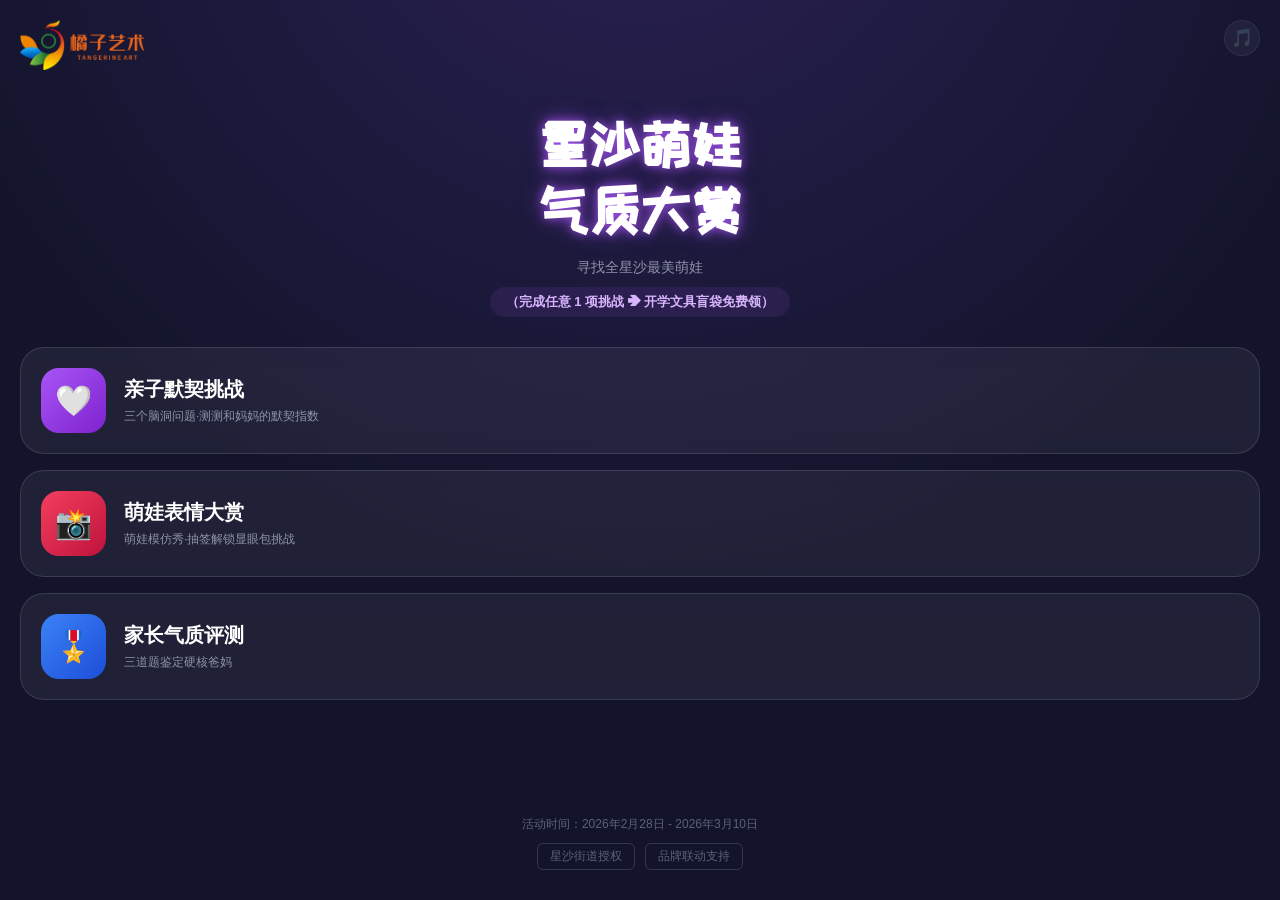
==== commit 6f242ff5: "Add files via upload" ====
--- a/index.html
+++ b/index.html
@@ -135,7 +135,7 @@
 			}
 
 			.neon-title {
-				font-size: 44px;
+				font-size: 55px;
 				font-weight: 900;
 				text-align: center;
 				margin-top: 2vh;
@@ -391,7 +391,7 @@
 				<div class="brand"><img src="logo.png" onerror="this.src='https://via.placeholder.com/150x50?text=Logo'"
 						style="height: 50px; border-radius: 8px; margin-right: 10px; object-fit: cover;"></div>
 			</div>
-			<h1 class="neon-title animate-float">星沙萌娃<br><span class="text-transparent">气质大赏</span></h1>
+			<h1 class="neon-title animate-float">星沙萌娃<br>气质大赏</h1>
 			<p style="font-size: 14px; color: var(--text-sub); margin-bottom: 10px; text-align: center;">寻找全星沙最美萌娃</p>
 			<div style="text-align: center;"><span class="highlight-text">（完成任意 1 项挑战 ➔ 开学文具盲袋免费领）</span></div>
 
@@ -568,7 +568,8 @@
 				<p style="font-size:16px; font-weight:bold; color:#fff; margin-bottom:20px;">最后一步：添加老师微信发截图</p>
 				<div
 					style="width:180px; height:180px; background:#fff; margin:0 auto; border-radius:16px; padding:10px;">
-					<img src="qr.png" onerror="this.src='https://via.placeholder.com/160'"
+					<!-- 将二维码图片源改为 LS.png -->
+					<img src="LS.png" onerror="this.src='https://via.placeholder.com/160'"
 						style="width:100%; height:100%; object-fit: contain;">
 				</div>
 				<p style="color:var(--neon-purple); font-size: 16px; font-weight:bold; margin-top: 20px;">长按识别添加老师</p>
@@ -590,7 +591,8 @@
 			/* ================= 音乐与路由 ================= */
 			const bgm = document.getElementById('bgm');
 			// 把需要用到的远程图片提前放入浏览器缓存中
-			const preloadImages = ['CX.png', 'KL.png', 'FX.png', 'frame.png', 'LS.png', 'qr.png', 'logo.png']; 
+			const preloadImages = ['CX.png', 'KL.png', 'FX.png', 'frame.png', 'qr.png','LS.png',
+			'logo.png']; 
 			const imageCache = {};
 
 			window.onload = () => {
@@ -896,7 +898,7 @@
 				navTo('page-poster');
 			}
 
-			/* ================= 玩法三：家长评测 (带二维码，使用 LS.png) ================= */
+			/* ================= 玩法三：家长评测 (带二维码，使用 qr.png) ================= */
 			const quizData = [{
 					q: "周末带孩子出去玩，你通常会？",
 					options: [{
@@ -992,10 +994,10 @@
 				const canvas = document.getElementById('posterCanvas');
 				const ctx = canvas.getContext('2d');
 
-				// 5️⃣ 并行加载背景图和二维码（注意：这里加载 LS.png）
+				// 5️⃣ 并行加载背景图和二维码（使用 qr.png）
 				const [bgImg, qrImg] = await Promise.all([
 					loadImage(bgSrc),
-					loadImage('LS.png') // 玩法三使用 LS.png
+					loadImage('qr.png')
 				]);
 
 				// 6️⃣ 绘制海报背景
@@ -1041,7 +1043,7 @@
 				ctx.font = "bold 28px sans-serif";
 				ctx.fillText("—— 橘子艺术官方认证 ——", 400, 1250);
 
-				// ✅ 底部引流二维码和文案
+				// ✅ 底部引流二维码和文案（使用 qr.png）
 				ctx.fillStyle = "rgba(255,255,255,0.05)";
 				ctx.beginPath();
 				ctx.roundRect(40, 1330, 720, 240, 24);
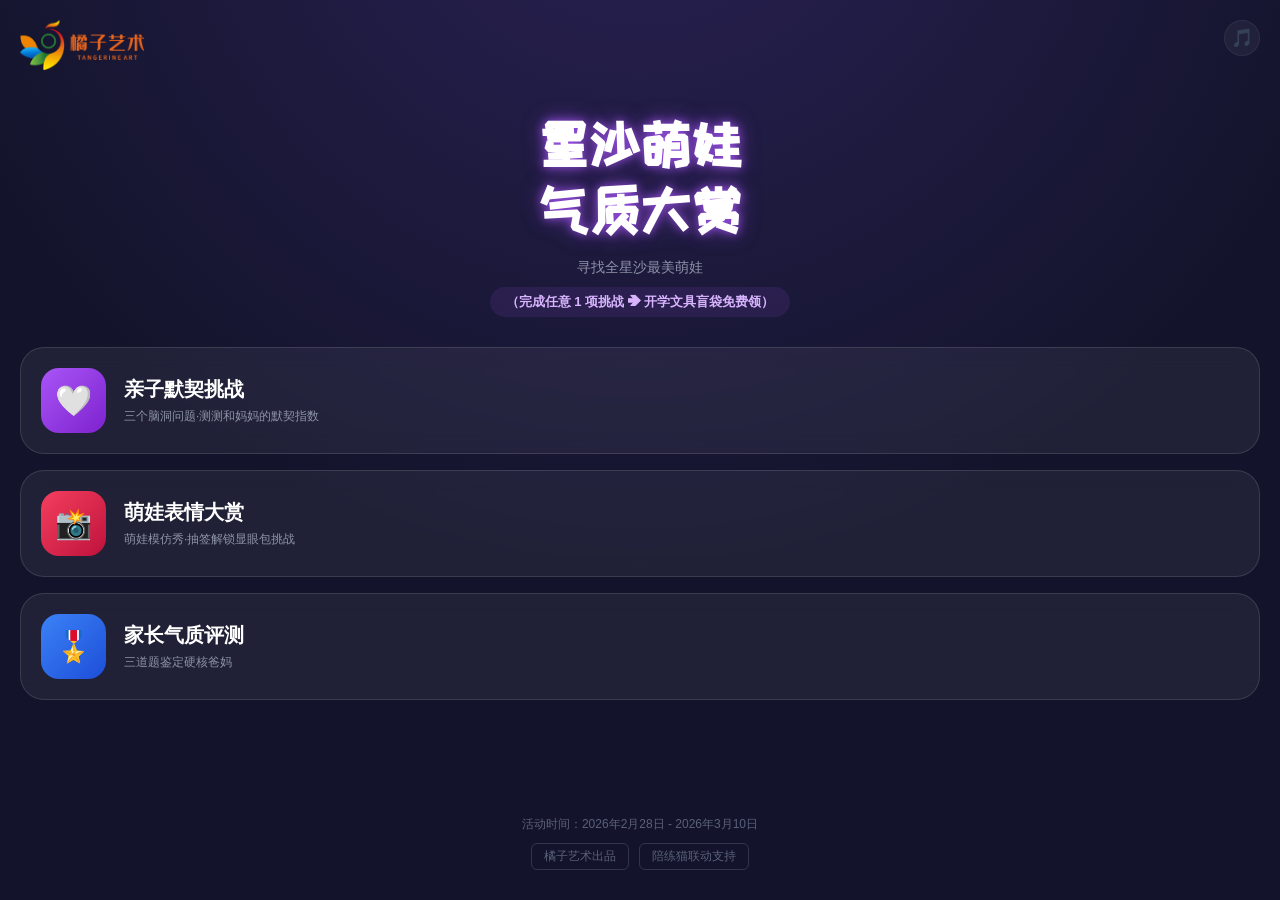
==== commit 2a4b4bf7: "Add files via upload" ====
--- a/index.html
+++ b/index.html
@@ -421,10 +421,10 @@
 				<div style="display: flex; justify-content: center; gap: 10px;">
 					<div
 						style="border: 1px solid #32364B; color: #5B607A; padding: 4px 12px; border-radius: 6px; font-size: 12px;">
-						星沙街道授权</div>
+						橘子艺术出品</div>
 					<div
 						style="border: 1px solid #32364B; color: #5B607A; padding: 4px 12px; border-radius: 6px; font-size: 12px;">
-						品牌联动支持</div>
+						陪练猫联动支持</div>
 				</div>
 			</div>
 		</div>
